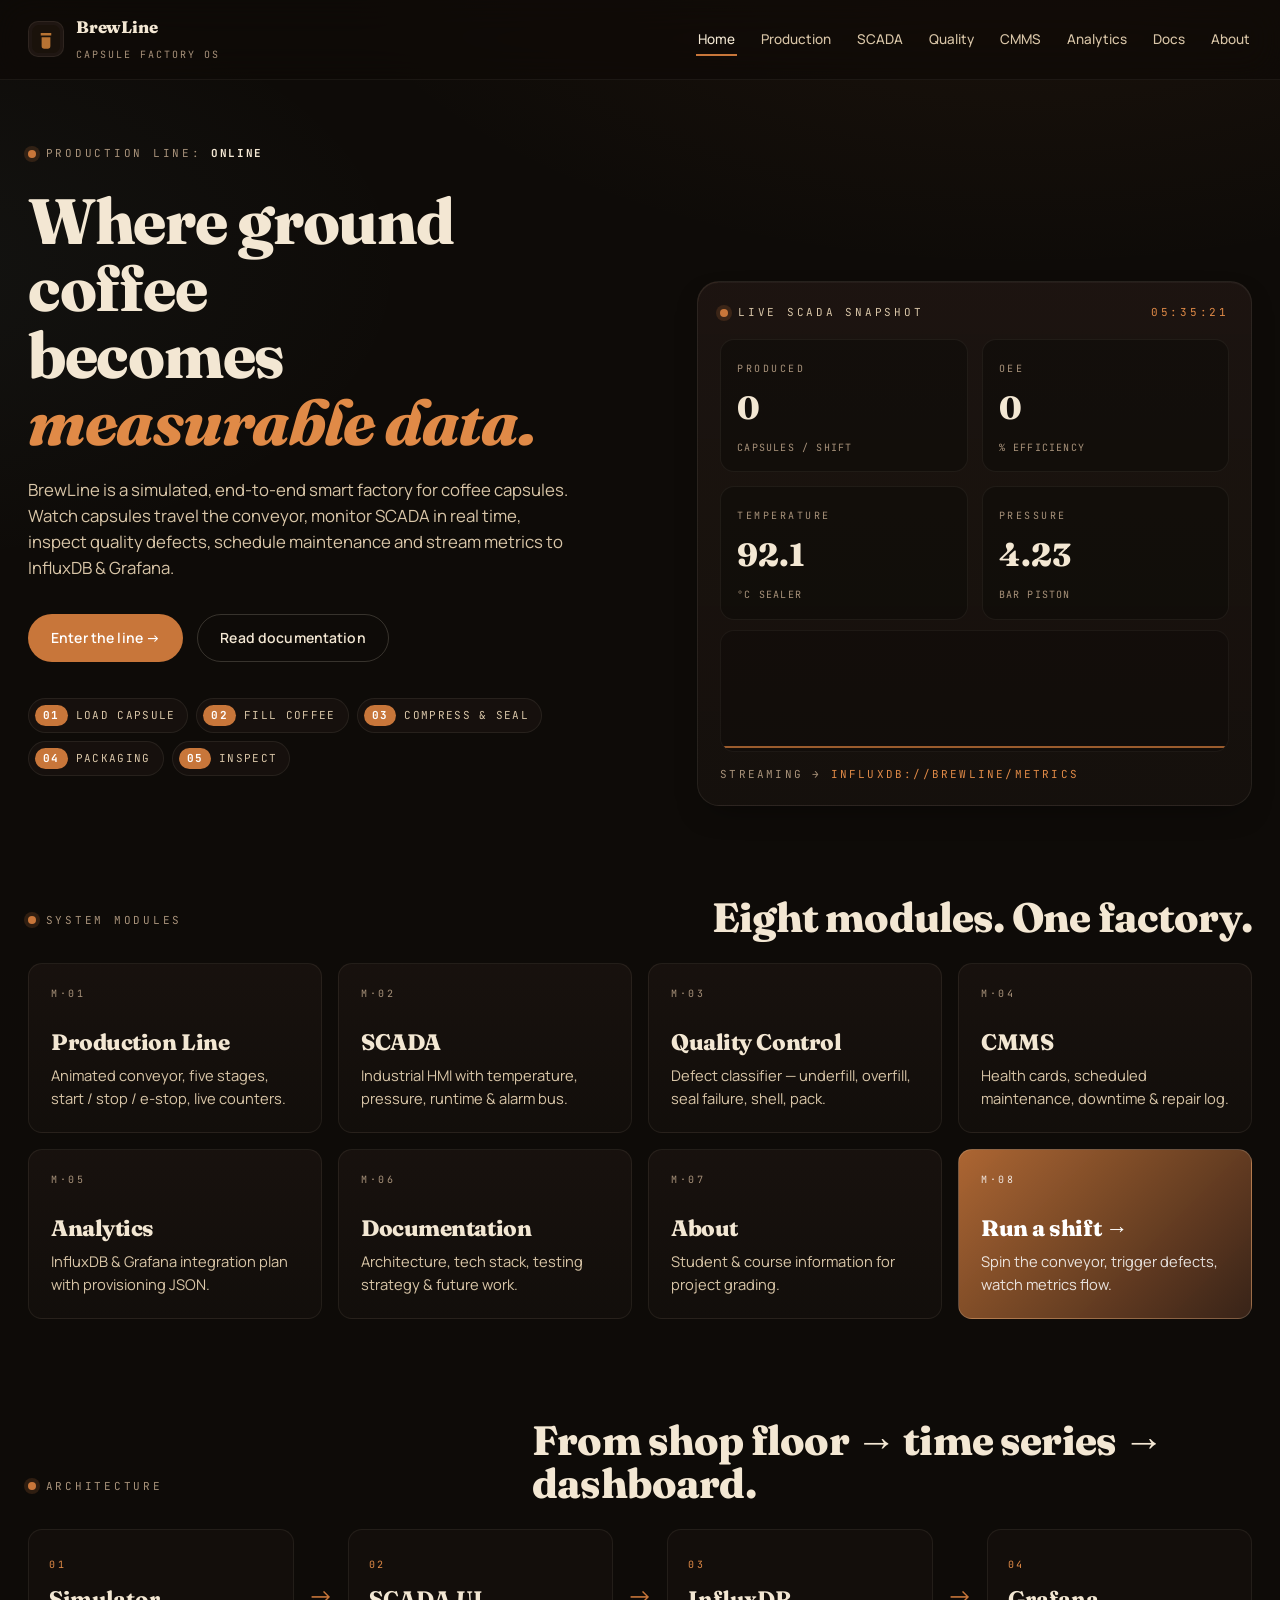
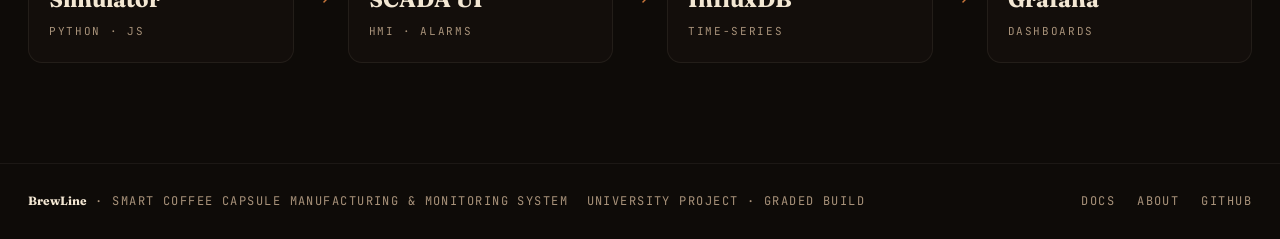
==== frontend/public/index.html @ 91bccfdb "auto-commit for 8c3eaa83-e69b-4d63-b69c-8291ee1c8afa" ====
<!doctype html>
<html lang="en">
<head>
  <meta charset="utf-8" />
  <meta name="viewport" content="width=device-width, initial-scale=1" />
  <title>BrewLine • Smart Coffee Capsule Manufacturing</title>
  <meta name="description" content="Industrial control, SCADA, CMMS and analytics for a simulated coffee capsule production line." />
  <link rel="icon" href="data:image/svg+xml,%3Csvg xmlns='http://www.w3.org/2000/svg' viewBox='0 0 32 32'%3E%3Crect width='32' height='32' rx='8' fill='%231a120b'/%3E%3Cpath d='M10 9h12v3H10zM11 14h10v10a3 3 0 0 1-3 3h-4a3 3 0 0 1-3-3z' fill='%23b87333'/%3E%3C/svg%3E" />
  <link rel="preconnect" href="https://fonts.googleapis.com">
  <link rel="preconnect" href="https://fonts.gstatic.com" crossorigin>
  <link href="https://fonts.googleapis.com/css2?family=Fraunces:wght@400;600;800;900&family=JetBrains+Mono:wght@400;500;700&family=Manrope:wght@400;500;600;700&display=swap" rel="stylesheet">
  <link rel="stylesheet" href="assets/css/style.css" />
  <link rel="stylesheet" href="assets/css/animations.css" />
</head>
<body data-page="home">
  <div id="root" style="display:none"></div>

  <!-- NAVIGATION -->
  <header class="nav" data-testid="site-nav">
    <a class="nav__brand" href="index.html" data-testid="nav-brand">
      <span class="nav__logo">
        <svg viewBox="0 0 32 32" width="28" height="28" aria-hidden="true">
          <rect width="32" height="32" rx="8" fill="#1a120b"/>
          <path d="M10 9h12v3H10zM11 14h10v10a3 3 0 0 1-3 3h-4a3 3 0 0 1-3-3z" fill="#b87333"/>
        </svg>
      </span>
      <span>
        <strong>BrewLine</strong>
        <em>Capsule Factory OS</em>
      </span>
    </a>
    <nav class="nav__links">
      <a href="index.html" class="active" data-testid="nav-home">Home</a>
      <a href="pages/production.html" data-testid="nav-production">Production</a>
      <a href="pages/scada.html" data-testid="nav-scada">SCADA</a>
      <a href="pages/quality.html" data-testid="nav-quality">Quality</a>
      <a href="pages/cmms.html" data-testid="nav-cmms">CMMS</a>
      <a href="pages/analytics.html" data-testid="nav-analytics">Analytics</a>
      <a href="pages/docs.html" data-testid="nav-docs">Docs</a>
      <a href="pages/about.html" data-testid="nav-about">About</a>
    </nav>
    <button class="nav__burger" id="nav-burger" data-testid="nav-burger" aria-label="Toggle menu">
      <span></span><span></span><span></span>
    </button>
  </header>

  <!-- HERO -->
  <main>
    <section class="hero">
      <div class="hero__grid">
        <div class="hero__copy">
          <div class="kicker" data-testid="hero-kicker">
            <span class="dot pulse"></span>
            Production line: <strong>ONLINE</strong>
          </div>
          <h1 class="hero__title">
            Where ground coffee<br/>becomes <span class="ink-copper">measurable data.</span>
          </h1>
          <p class="hero__lead">
            BrewLine is a simulated, end‑to‑end smart factory for coffee capsules.
            Watch capsules travel the conveyor, monitor SCADA in real time,
            inspect quality defects, schedule maintenance and stream metrics to InfluxDB &amp; Grafana.
          </p>
          <div class="hero__cta">
            <a href="pages/production.html" class="btn btn--primary" data-testid="cta-start-line">
              Enter the line →
            </a>
            <a href="pages/docs.html" class="btn btn--ghost" data-testid="cta-docs">
              Read documentation
            </a>
          </div>

          <ul class="hero__chips">
            <li><span>01</span> Load capsule</li>
            <li><span>02</span> Fill coffee</li>
            <li><span>03</span> Compress &amp; seal</li>
            <li><span>04</span> Packaging</li>
            <li><span>05</span> Inspect</li>
          </ul>
        </div>

        <aside class="hero__panel" data-testid="hero-live-panel">
          <header>
            <span class="dot pulse"></span>
            Live SCADA snapshot
            <em id="hero-clock">--:--:--</em>
          </header>
          <div class="hero__panel-grid">
            <div class="stat">
              <label>Produced</label>
              <strong data-counter="produced" data-testid="hero-produced">0</strong>
              <small>capsules / shift</small>
            </div>
            <div class="stat">
              <label>OEE</label>
              <strong data-counter="oee" data-testid="hero-oee">0</strong>
              <small>% efficiency</small>
            </div>
            <div class="stat">
              <label>Temperature</label>
              <strong data-counter="temp" data-testid="hero-temp">0</strong>
              <small>°C sealer</small>
            </div>
            <div class="stat">
              <label>Pressure</label>
              <strong data-counter="press" data-testid="hero-press">0</strong>
              <small>bar piston</small>
            </div>
          </div>
          <div class="hero__panel-chart">
            <canvas id="hero-spark" width="600" height="120"></canvas>
          </div>
          <footer>
            Streaming → <code>influxdb://brewline/metrics</code>
          </footer>
        </aside>
      </div>
    </section>

    <!-- MODULE GRID -->
    <section class="modules" id="modules">
      <header class="section-head">
        <p class="kicker"><span class="dot"></span> System modules</p>
        <h2>Eight modules. One factory.</h2>
      </header>
      <div class="modules__grid">
        <a class="module" href="pages/production.html" data-testid="module-production">
          <span class="module__id">M·01</span>
          <h3>Production Line</h3>
          <p>Animated conveyor, five stages, start / stop / e‑stop, live counters.</p>
        </a>
        <a class="module" href="pages/scada.html" data-testid="module-scada">
          <span class="module__id">M·02</span>
          <h3>SCADA</h3>
          <p>Industrial HMI with temperature, pressure, runtime &amp; alarm bus.</p>
        </a>
        <a class="module" href="pages/quality.html" data-testid="module-quality">
          <span class="module__id">M·03</span>
          <h3>Quality Control</h3>
          <p>Defect classifier — underfill, overfill, seal failure, shell, pack.</p>
        </a>
        <a class="module" href="pages/cmms.html" data-testid="module-cmms">
          <span class="module__id">M·04</span>
          <h3>CMMS</h3>
          <p>Health cards, scheduled maintenance, downtime &amp; repair log.</p>
        </a>
        <a class="module" href="pages/analytics.html" data-testid="module-analytics">
          <span class="module__id">M·05</span>
          <h3>Analytics</h3>
          <p>InfluxDB &amp; Grafana integration plan with provisioning JSON.</p>
        </a>
        <a class="module" href="pages/docs.html" data-testid="module-docs">
          <span class="module__id">M·06</span>
          <h3>Documentation</h3>
          <p>Architecture, tech stack, testing strategy &amp; future work.</p>
        </a>
        <a class="module" href="pages/about.html" data-testid="module-about">
          <span class="module__id">M·07</span>
          <h3>About</h3>
          <p>Student &amp; course information for project grading.</p>
        </a>
        <a class="module module--accent" href="pages/production.html" data-testid="module-cta">
          <span class="module__id">M·08</span>
          <h3>Run a shift →</h3>
          <p>Spin the conveyor, trigger defects, watch metrics flow.</p>
        </a>
      </div>
    </section>

    <!-- ARCHITECTURE STRIP -->
    <section class="arch">
      <header class="section-head">
        <p class="kicker"><span class="dot"></span> Architecture</p>
        <h2>From shop floor → time series → dashboard.</h2>
      </header>
      <div class="arch__pipe">
        <div class="arch__node"><span>01</span><strong>Simulator</strong><em>Python · JS</em></div>
        <div class="arch__arrow">→</div>
        <div class="arch__node"><span>02</span><strong>SCADA UI</strong><em>HMI · Alarms</em></div>
        <div class="arch__arrow">→</div>
        <div class="arch__node"><span>03</span><strong>InfluxDB</strong><em>time‑series</em></div>
        <div class="arch__arrow">→</div>
        <div class="arch__node"><span>04</span><strong>Grafana</strong><em>dashboards</em></div>
      </div>
    </section>
  </main>

  <footer class="footer">
    <div>
      <strong>BrewLine</strong> · Smart Coffee Capsule Manufacturing &amp; Monitoring System
      <em>University project · graded build</em>
    </div>
    <div class="footer__links">
      <a href="pages/docs.html">Docs</a>
      <a href="pages/about.html">About</a>
      <a href="https://github.com/" target="_blank" rel="noreferrer">GitHub</a>
    </div>
  </footer>

  <script src="assets/js/main.js"></script>
  <script src="assets/js/home.js"></script>
</body>
</html>
---- frontend/public/assets/css/style.css ----
/* =============================================================
   BrewLine — Smart Coffee Capsule Manufacturing
   Design tokens: dark charcoal · espresso · cream · copper
   ============================================================= */

:root {
  --ink-charcoal: #0e0b08;
  --ink-coal:     #16110d;
  --ink-roast:    #1f1612;
  --ink-espresso: #2a1a12;
  --ink-bark:     #3b2519;
  --ink-line:     #3a2a20;

  --ink-cream:    #f3e7d3;
  --ink-cream-2:  #d9c6a8;
  --ink-mute:     #a8927a;
  --ink-mute-2:   #6b5a48;

  --ink-copper:   #c8763a;
  --ink-copper-2: #e08a47;
  --ink-amber:    #f0a04b;
  --ink-good:     #6ec28c;
  --ink-warn:     #e6b454;
  --ink-bad:      #d96452;
  --ink-info:     #7fb6c4;

  --radius-sm: 6px;
  --radius:    14px;
  --radius-lg: 22px;

  --shadow-1: 0 1px 0 rgba(255,255,255,0.04) inset, 0 12px 32px -16px rgba(0,0,0,.6);

  --grid: 1100px;

  --font-display: "Fraunces", "Times New Roman", serif;
  --font-body:    "Manrope", system-ui, sans-serif;
  --font-mono:    "JetBrains Mono", ui-monospace, monospace;
}

* { box-sizing: border-box; }

html, body {
  margin: 0;
  padding: 0;
  background: var(--ink-charcoal);
  color: var(--ink-cream);
  font-family: var(--font-body);
  font-size: 16px;
  line-height: 1.55;
  -webkit-font-smoothing: antialiased;
  text-rendering: optimizeLegibility;
}

body {
  background-image:
    radial-gradient(1200px 600px at 80% -10%, rgba(200,118,58,.08), transparent 60%),
    radial-gradient(900px 500px at -10% 30%, rgba(127,182,196,.05), transparent 60%),
    url("data:image/svg+xml;utf8,<svg xmlns='http://www.w3.org/2000/svg' width='160' height='160'><filter id='n'><feTurbulence baseFrequency='0.9'/><feColorMatrix values='0 0 0 0 0  0 0 0 0 0  0 0 0 0 0  0 0 0 0.04 0'/></filter><rect width='100%' height='100%' filter='url(%23n)'/></svg>");
  background-attachment: fixed;
}

::selection { background: var(--ink-copper); color: #fff; }

a { color: inherit; text-decoration: none; }
img { max-width: 100%; display: block; }

h1, h2, h3 { font-family: var(--font-display); font-weight: 800; letter-spacing: -0.02em; line-height: 1.05; margin: 0; }
h1 { font-size: clamp(2.4rem, 5vw, 4.4rem); }
h2 { font-size: clamp(1.8rem, 3.2vw, 2.6rem); }
h3 { font-size: 1.15rem; }

code, pre, .mono { font-family: var(--font-mono); }

.kicker {
  display: inline-flex; align-items: center; gap: .6rem;
  font-family: var(--font-mono); text-transform: uppercase;
  font-size: 11px; letter-spacing: .25em; color: var(--ink-mute);
}
.kicker strong { color: var(--ink-cream); letter-spacing: .15em; }

.dot {
  width: 8px; height: 8px; border-radius: 999px;
  background: var(--ink-copper); display: inline-block;
  box-shadow: 0 0 0 4px rgba(200,118,58,.18);
}
.dot.pulse { animation: pulse 2s ease-in-out infinite; }
.dot.good { background: var(--ink-good); box-shadow: 0 0 0 4px rgba(110,194,140,.18); }
.dot.warn { background: var(--ink-warn); box-shadow: 0 0 0 4px rgba(230,180,84,.18); }
.dot.bad  { background: var(--ink-bad);  box-shadow: 0 0 0 4px rgba(217,100,82,.18); }

.ink-copper { color: var(--ink-copper-2); font-style: italic; font-weight: 800; }

/* =================== NAV =================== */
.nav {
  position: sticky; top: 0; z-index: 50;
  display: flex; align-items: center; justify-content: space-between;
  padding: 14px 28px;
  background: rgba(14,11,8,.72);
  backdrop-filter: blur(18px) saturate(140%);
  -webkit-backdrop-filter: blur(18px) saturate(140%);
  border-bottom: 1px solid rgba(243,231,211,.06);
}
.nav__brand { display: flex; align-items: center; gap: 12px; }
.nav__logo { display: grid; place-items: center; width: 36px; height: 36px; border-radius: 10px; background: var(--ink-roast); border: 1px solid rgba(243,231,211,.07); }
.nav__brand strong { display: block; font-family: var(--font-display); font-weight: 800; letter-spacing: -.01em; font-size: 1.05rem; }
.nav__brand em { font-style: normal; font-family: var(--font-mono); text-transform: uppercase; letter-spacing: .2em; font-size: 10px; color: var(--ink-mute); }

.nav__links { display: flex; gap: 22px; align-items: center; }
.nav__links a {
  font-size: 13.5px; color: var(--ink-cream-2); font-weight: 500;
  position: relative; padding: 6px 2px; transition: color .25s ease;
}
.nav__links a::after {
  content: ""; position: absolute; left: 0; right: 0; bottom: 0; height: 2px;
  background: var(--ink-copper); transform: scaleX(0); transform-origin: left;
  transition: transform .35s cubic-bezier(.4,.6,.2,1);
}
.nav__links a:hover { color: var(--ink-cream); }
.nav__links a:hover::after,
.nav__links a.active::after { transform: scaleX(1); }
.nav__links a.active { color: var(--ink-cream); }

.nav__burger { display: none; background: none; border: 0; cursor: pointer; padding: 8px; }
.nav__burger span { display: block; width: 22px; height: 2px; background: var(--ink-cream); margin: 4px 0; }

/* =================== HERO =================== */
.hero { padding: 60px 28px 30px; }
.hero__grid {
  max-width: 1280px; margin: 0 auto;
  display: grid; grid-template-columns: 1.05fr .95fr; gap: 56px;
  align-items: end;
}
.hero__copy { padding-bottom: 30px; }
.hero__title { margin-top: 22px; }
.hero__lead { color: var(--ink-cream-2); max-width: 540px; margin-top: 22px; font-size: 1.05rem; }

.hero__cta { display: flex; gap: 14px; margin-top: 32px; flex-wrap: wrap; }
.hero__chips {
  list-style: none; margin: 36px 0 0; padding: 0;
  display: flex; flex-wrap: wrap; gap: 8px;
}
.hero__chips li {
  display: inline-flex; align-items: center; gap: 8px;
  font-family: var(--font-mono); font-size: 11px; letter-spacing: .12em; text-transform: uppercase;
  padding: 6px 12px 6px 6px;
  border: 1px solid rgba(243,231,211,.08);
  border-radius: 999px;
  color: var(--ink-cream-2);
  background: rgba(31,22,18,.5);
}
.hero__chips li span {
  background: var(--ink-copper); color: #fff; padding: 2px 8px; border-radius: 999px;
  font-weight: 700;
}

/* live panel */
.hero__panel {
  background: linear-gradient(180deg, rgba(31,22,18,.85), rgba(22,17,13,.95));
  border: 1px solid rgba(243,231,211,.08);
  border-radius: var(--radius-lg);
  padding: 22px;
  box-shadow: var(--shadow-1);
  position: relative; overflow: hidden;
}
.hero__panel::before {
  content: ""; position: absolute; inset: -1px;
  background: linear-gradient(135deg, rgba(200,118,58,.25), transparent 40%);
  border-radius: inherit; pointer-events: none; mask: linear-gradient(#000,#000) content-box, linear-gradient(#000,#000);
  -webkit-mask-composite: xor; mask-composite: exclude; padding: 1px;
}
.hero__panel header {
  display: flex; align-items: center; gap: 10px;
  font-family: var(--font-mono); text-transform: uppercase; font-size: 11px; letter-spacing: .25em;
  color: var(--ink-cream-2);
}
.hero__panel header em { margin-left: auto; font-style: normal; color: var(--ink-copper-2); }
.hero__panel-grid {
  display: grid; grid-template-columns: repeat(2, 1fr); gap: 14px; margin: 18px 0 10px;
}
.stat {
  padding: 14px 16px;
  border: 1px solid rgba(243,231,211,.06);
  border-radius: var(--radius);
  background: rgba(14,11,8,.55);
}
.stat label { font-family: var(--font-mono); font-size: 10px; letter-spacing: .25em; text-transform: uppercase; color: var(--ink-mute); }
.stat strong { display: block; font-family: var(--font-display); font-size: 2rem; font-weight: 800; color: var(--ink-cream); margin-top: 4px; }
.stat small { font-family: var(--font-mono); font-size: 10px; color: var(--ink-mute); text-transform: uppercase; letter-spacing: .12em; }

.hero__panel-chart { margin-top: 10px; border-radius: var(--radius); overflow: hidden; background: rgba(14,11,8,.5); border: 1px solid rgba(243,231,211,.05); }
.hero__panel-chart canvas { width: 100%; height: 120px; display: block; }
.hero__panel footer {
  margin-top: 14px; font-family: var(--font-mono); font-size: 11px; color: var(--ink-mute); text-transform: uppercase; letter-spacing: .2em;
}
.hero__panel footer code { color: var(--ink-copper-2); }

/* =================== BUTTONS =================== */
.btn {
  display: inline-flex; align-items: center; justify-content: center; gap: 10px;
  height: 48px; padding: 0 22px;
  border-radius: 999px;
  font-family: var(--font-body); font-weight: 600; font-size: 14px; letter-spacing: .01em;
  border: 1px solid transparent;
  cursor: pointer; user-select: none;
  transition: transform .25s ease, background-color .25s ease, color .25s ease, border-color .25s ease, box-shadow .25s ease;
}
.btn:active { transform: translateY(1px); }
.btn--primary { background: var(--ink-copper); color: #fff; }
.btn--primary:hover { background: var(--ink-copper-2); box-shadow: 0 10px 30px -10px rgba(200,118,58,.6); }
.btn--ghost { background: transparent; color: var(--ink-cream); border-color: rgba(243,231,211,.18); }
.btn--ghost:hover { border-color: var(--ink-cream); }
.btn--danger { background: var(--ink-bad); color: #fff; }
.btn--danger:hover { background: #e0735f; box-shadow: 0 10px 30px -10px rgba(217,100,82,.6); }
.btn--warn { background: var(--ink-warn); color: #1a1108; }
.btn--warn:hover { background: #f0c970; }
.btn--good { background: var(--ink-good); color: #0c1f12; }
.btn--good:hover { background: #80d09e; }
.btn--sm { height: 36px; padding: 0 14px; font-size: 12px; }
.btn[disabled] { opacity: .45; cursor: not-allowed; }

/* =================== SECTIONS =================== */
.section-head {
  max-width: 1280px; margin: 0 auto;
  padding: 60px 0 24px;
  display: flex; align-items: end; justify-content: space-between; gap: 24px; flex-wrap: wrap;
}
.section-head h2 { max-width: 720px; }
.section-head p.kicker { margin: 0 0 10px; }

.modules { padding: 0 28px 40px; }
.modules__grid {
  max-width: 1280px; margin: 0 auto;
  display: grid; grid-template-columns: repeat(4, 1fr); gap: 16px;
}
.module {
  position: relative; padding: 22px;
  border: 1px solid rgba(243,231,211,.07);
  border-radius: var(--radius);
  background: linear-gradient(180deg, rgba(31,22,18,.6), rgba(22,17,13,.6));
  transition: transform .35s cubic-bezier(.2,.7,.2,1), border-color .35s ease, background .35s ease;
  overflow: hidden;
  min-height: 170px;
  display: flex; flex-direction: column; justify-content: space-between;
}
.module:hover { transform: translateY(-4px); border-color: rgba(200,118,58,.5); }
.module__id { font-family: var(--font-mono); font-size: 10px; letter-spacing: .25em; color: var(--ink-mute); text-transform: uppercase; }
.module h3 { margin-top: 28px; font-family: var(--font-display); font-size: 1.4rem; }
.module p { color: var(--ink-cream-2); font-size: .92rem; margin: 8px 0 0; }
.module--accent { background: linear-gradient(135deg, rgba(200,118,58,.85), rgba(59,37,25,.95)); border-color: rgba(243,231,211,.18); }
.module--accent p, .module--accent .module__id { color: rgba(255,255,255,.85); }
.module--accent h3 { color: #fff; }

/* arch */
.arch { padding: 0 28px 100px; }
.arch__pipe {
  max-width: 1280px; margin: 0 auto;
  display: flex; align-items: stretch; gap: 14px; flex-wrap: wrap;
}
.arch__node {
  flex: 1 1 180px; padding: 20px;
  border: 1px solid rgba(243,231,211,.07);
  border-radius: var(--radius);
  background: rgba(22,17,13,.7);
}
.arch__node span { font-family: var(--font-mono); font-size: 10px; color: var(--ink-copper-2); letter-spacing: .25em; }
.arch__node strong { display: block; font-family: var(--font-display); font-size: 1.4rem; margin-top: 8px; }
.arch__node em { font-family: var(--font-mono); font-size: 11px; color: var(--ink-mute); text-transform: uppercase; letter-spacing: .15em; font-style: normal; }
.arch__arrow { align-self: center; font-size: 1.6rem; color: var(--ink-copper); }

/* =================== FOOTER =================== */
.footer {
  border-top: 1px solid rgba(243,231,211,.06);
  padding: 28px;
  display: flex; align-items: center; justify-content: space-between; gap: 18px; flex-wrap: wrap;
  font-family: var(--font-mono); font-size: 12px; color: var(--ink-mute); text-transform: uppercase; letter-spacing: .12em;
}
.footer strong { color: var(--ink-cream); font-family: var(--font-display); text-transform: none; letter-spacing: 0; }
.footer em { font-style: normal; margin-left: 10px; }
.footer__links { display: flex; gap: 22px; }
.footer__links a:hover { color: var(--ink-copper-2); }

/* =================== PAGE LAYOUT =================== */
.page {
  max-width: 1280px; margin: 0 auto; padding: 40px 28px 80px;
}
.page__head {
  display: flex; align-items: end; justify-content: space-between; gap: 24px; flex-wrap: wrap;
  padding-bottom: 24px; border-bottom: 1px solid rgba(243,231,211,.07); margin-bottom: 28px;
}
.page__title { font-family: var(--font-display); font-size: clamp(2rem,4vw,3rem); }
.page__sub { color: var(--ink-cream-2); margin-top: 6px; max-width: 640px; }

.controls { display: flex; gap: 10px; flex-wrap: wrap; }

.grid-2 { display: grid; grid-template-columns: 1.4fr .9fr; gap: 22px; }
.grid-3 { display: grid; grid-template-columns: repeat(3, 1fr); gap: 16px; }
.grid-4 { display: grid; grid-template-columns: repeat(4, 1fr); gap: 14px; }

.card {
  background: linear-gradient(180deg, rgba(31,22,18,.6), rgba(22,17,13,.7));
  border: 1px solid rgba(243,231,211,.07);
  border-radius: var(--radius);
  padding: 20px;
}
.card h4 {
  margin: 0 0 14px; font-family: var(--font-mono); font-size: 11px; letter-spacing: .25em; text-transform: uppercase; color: var(--ink-mute);
  display: flex; align-items: center; gap: 8px;
}
.card h4 .dot { width: 7px; height: 7px; }

/* metric tile */
.metric {
  padding: 16px;
  border: 1px solid rgba(243,231,211,.07);
  border-radius: var(--radius);
  background: rgba(14,11,8,.4);
  position: relative; overflow: hidden;
}
.metric label { font-family: var(--font-mono); font-size: 10px; letter-spacing: .25em; text-transform: uppercase; color: var(--ink-mute); }
.metric strong { display: block; font-family: var(--font-display); font-size: 1.9rem; font-weight: 800; margin-top: 4px; }
.metric small { font-family: var(--font-mono); font-size: 10px; color: var(--ink-mute); text-transform: uppercase; letter-spacing: .15em; }
.metric--good strong { color: var(--ink-good); }
.metric--warn strong { color: var(--ink-warn); }
.metric--bad strong  { color: var(--ink-bad); }
.metric--copper strong { color: var(--ink-copper-2); }

/* progress bar */
.bar { width: 100%; height: 8px; background: rgba(243,231,211,.08); border-radius: 999px; overflow: hidden; }
.bar > span { display: block; height: 100%; background: linear-gradient(90deg, var(--ink-copper), var(--ink-amber)); transition: width .6s cubic-bezier(.3,.7,.2,1); }
.bar--good > span { background: linear-gradient(90deg, var(--ink-good), #a4dfb8); }
.bar--bad  > span { background: linear-gradient(90deg, var(--ink-bad),  #f08a78); }
.bar--warn > span { background: linear-gradient(90deg, var(--ink-warn), #f0c970); }

/* table */
.table { width: 100%; border-collapse: collapse; font-size: 13px; }
.table th, .table td { padding: 10px 12px; text-align: left; border-bottom: 1px solid rgba(243,231,211,.06); }
.table th { font-family: var(--font-mono); text-transform: uppercase; font-size: 10px; letter-spacing: .2em; color: var(--ink-mute); font-weight: 500; }
.table td { color: var(--ink-cream-2); }
.table tr:hover td { background: rgba(243,231,211,.03); }
.table td.mono { font-family: var(--font-mono); color: var(--ink-cream); }
.table .tag { display: inline-flex; padding: 2px 10px; border-radius: 999px; font-family: var(--font-mono); font-size: 10px; letter-spacing: .15em; text-transform: uppercase; }
.tag--good { background: rgba(110,194,140,.15); color: var(--ink-good); }
.tag--bad  { background: rgba(217,100,82,.15);  color: var(--ink-bad); }
.tag--warn { background: rgba(230,180,84,.15); color: var(--ink-warn); }
.tag--info { background: rgba(127,182,196,.15); color: var(--ink-info); }

/* alarm bar */
.alarm-bar {
  display: flex; gap: 10px; flex-wrap: wrap; padding: 12px;
  border: 1px solid rgba(217,100,82,.25); background: rgba(217,100,82,.06);
  border-radius: var(--radius);
}
.alarm-bar.ok { border-color: rgba(110,194,140,.25); background: rgba(110,194,140,.06); }

/* =================== PRODUCTION LINE =================== */
.line-stage-bar {
  display: grid; grid-template-columns: repeat(5, 1fr); gap: 10px; margin-bottom: 16px;
}
.line-stage {
  padding: 12px 14px; border: 1px solid rgba(243,231,211,.08); border-radius: var(--radius);
  background: rgba(22,17,13,.7); position: relative; overflow: hidden;
  display: flex; flex-direction: column; gap: 4px;
}
.line-stage[data-active="true"] { border-color: var(--ink-copper); box-shadow: 0 0 0 1px rgba(200,118,58,.4) inset, 0 10px 30px -16px rgba(200,118,58,.6); }
.line-stage label { font-family: var(--font-mono); font-size: 10px; letter-spacing: .25em; text-transform: uppercase; color: var(--ink-mute); }
.line-stage strong { font-family: var(--font-display); font-size: 1rem; }
.line-stage small { font-family: var(--font-mono); font-size: 10px; color: var(--ink-cream-2); }
.line-stage::after {
  content: ""; position: absolute; inset: auto 0 0 0; height: 3px;
  background: linear-gradient(90deg, var(--ink-copper), transparent);
  transform: scaleX(0); transform-origin: left; transition: transform .8s ease;
}
.line-stage[data-active="true"]::after { transform: scaleX(1); }

.conveyor-wrap {
  position: relative; height: 220px; border-radius: var(--radius);
  background:
    repeating-linear-gradient(135deg, rgba(243,231,211,.025) 0 10px, transparent 10px 20px),
    linear-gradient(180deg, rgba(14,11,8,.6), rgba(22,17,13,.8));
  border: 1px solid rgba(243,231,211,.07); overflow: hidden;
}
.conveyor-belt {
  position: absolute; left: 0; right: 0; bottom: 60px; height: 28px;
  background: linear-gradient(180deg, #1c130d, #0f0a07);
  border-top: 1px solid rgba(243,231,211,.08);
  border-bottom: 1px solid rgba(243,231,211,.04);
  overflow: hidden;
}
.conveyor-belt::before {
  content: ""; position: absolute; inset: 0;
  background: repeating-linear-gradient(90deg, rgba(243,231,211,.04) 0 14px, transparent 14px 28px);
  animation: belt-move 1.2s linear infinite;
  animation-play-state: paused;
}
.conveyor-wrap[data-running="true"] .conveyor-belt::before { animation-play-state: running; }

.machine {
  position: absolute; bottom: 88px;
  width: 80px; height: 70px; border-radius: 8px 8px 4px 4px;
  background: linear-gradient(180deg, #2b1d14, #1a1108);
  border: 1px solid rgba(243,231,211,.1);
  display: flex; align-items: end; justify-content: center; padding-bottom: 6px;
}
.machine::before {
  content: ""; position: absolute; top: 8px; width: 60%; height: 4px;
  background: var(--ink-mute-2); border-radius: 2px; opacity: .4;
}
.machine .led {
  width: 8px; height: 8px; border-radius: 999px; background: var(--ink-mute-2);
  box-shadow: 0 0 0 2px rgba(0,0,0,.4);
}
.machine[data-state="run"] .led { background: var(--ink-good); animation: led-pulse 1s ease-in-out infinite; }
.machine[data-state="warn"] .led { background: var(--ink-warn); animation: led-pulse 1s ease-in-out infinite; }
.machine[data-state="stop"] .led { background: var(--ink-bad); }

.capsule {
  position: absolute; bottom: 70px; width: 18px; height: 22px;
  border-radius: 9px 9px 4px 4px;
  background: linear-gradient(180deg, #c8763a, #6b3a18);
  border: 1px solid rgba(0,0,0,.35);
  transition: transform .04s linear;
}
.capsule[data-defect="true"] {
  background: linear-gradient(180deg, #d96452, #6b1d15);
  animation: shake .25s ease-in-out infinite;
}
.capsule[data-stage="1"] { background: linear-gradient(180deg, #6b5a48, #2a1f15); }  /* empty */
.capsule[data-stage="2"] { background: linear-gradient(180deg, #8b5a32, #3a2516); }  /* filling */
.capsule[data-stage="3"] { background: linear-gradient(180deg, #c8763a, #6b3a18); }  /* sealed */
.capsule[data-stage="4"] { background: linear-gradient(180deg, #f3e7d3, #b09a76); border-color: var(--ink-copper); }  /* packaged */
.capsule[data-stage="5"] { background: linear-gradient(180deg, #6ec28c, #2a6e3f); } /* QC passed */

.reject-lane {
  position: absolute; right: 18px; top: 18px; bottom: 18px; width: 70px;
  border: 1px dashed rgba(217,100,82,.4); border-radius: var(--radius);
  display: flex; flex-direction: column; align-items: center; justify-content: end; padding: 8px; gap: 4px;
  background: rgba(217,100,82,.04);
}
.reject-lane > div {
  font-family: var(--font-mono); font-size: 10px; color: var(--ink-bad); text-transform: uppercase; letter-spacing: .15em;
}

/* alarms */
.alarm-list { list-style: none; padding: 0; margin: 0; max-height: 260px; overflow: auto; }
.alarm-list li {
  display: grid; grid-template-columns: 90px 1fr auto; align-items: center; gap: 12px;
  padding: 10px 12px; border-bottom: 1px solid rgba(243,231,211,.05);
  font-size: 13px;
}
.alarm-list li .ts { font-family: var(--font-mono); font-size: 11px; color: var(--ink-mute); }
.alarm-list li .sev { padding: 2px 10px; border-radius: 999px; font-family: var(--font-mono); font-size: 10px; letter-spacing: .15em; text-transform: uppercase; }

/* gauge */
.gauge { position: relative; width: 100%; aspect-ratio: 2 / 1; }
.gauge svg { width: 100%; height: 100%; }
.gauge__value { position: absolute; inset: 0; display: flex; flex-direction: column; align-items: center; justify-content: end; padding-bottom: 6px; }
.gauge__value strong { font-family: var(--font-display); font-size: 1.6rem; }
.gauge__value small { font-family: var(--font-mono); font-size: 10px; color: var(--ink-mute); text-transform: uppercase; letter-spacing: .2em; }

/* about, docs */
.prose { max-width: 760px; }
.prose h3 { font-family: var(--font-display); font-size: 1.4rem; margin: 30px 0 10px; }
.prose p, .prose li { color: var(--ink-cream-2); font-size: 1rem; line-height: 1.7; }
.prose code { background: rgba(243,231,211,.06); padding: 2px 6px; border-radius: 4px; font-size: 12px; color: var(--ink-copper-2); }
.prose pre { background: var(--ink-coal); border: 1px solid rgba(243,231,211,.06); padding: 16px; border-radius: var(--radius); overflow: auto; font-size: 12px; }
.prose pre code { background: transparent; padding: 0; color: var(--ink-cream); }

.toc {
  position: sticky; top: 88px;
  padding: 16px; border: 1px solid rgba(243,231,211,.07); border-radius: var(--radius);
  background: rgba(22,17,13,.6);
}
.toc h5 { margin: 0 0 10px; font-family: var(--font-mono); font-size: 10px; letter-spacing: .25em; text-transform: uppercase; color: var(--ink-mute); }
.toc a { display: block; padding: 6px 0; font-size: 13px; color: var(--ink-cream-2); border-bottom: 1px dashed rgba(243,231,211,.06); }
.toc a:last-child { border-bottom: 0; }
.toc a:hover { color: var(--ink-copper-2); }

/* =================== RESPONSIVE =================== */
@media (max-width: 1100px) {
  .hero__grid { grid-template-columns: 1fr; gap: 32px; }
  .modules__grid { grid-template-columns: repeat(2, 1fr); }
  .grid-2 { grid-template-columns: 1fr; }
  .grid-3 { grid-template-columns: repeat(2, 1fr); }
  .grid-4 { grid-template-columns: repeat(2, 1fr); }
}
@media (max-width: 720px) {
  .nav__links { display: none; position: absolute; top: 64px; left: 0; right: 0; flex-direction: column; gap: 0; background: rgba(14,11,8,.96); padding: 14px 28px; border-bottom: 1px solid rgba(243,231,211,.06); }
  .nav__links.open { display: flex; }
  .nav__links a { padding: 12px 0; border-bottom: 1px solid rgba(243,231,211,.05); }
  .nav__links a::after { display: none; }
  .nav__burger { display: block; }
  .modules__grid { grid-template-columns: 1fr; }
  .grid-3, .grid-4 { grid-template-columns: 1fr; }
  .line-stage-bar { grid-template-columns: repeat(2, 1fr); }
  .arch__arrow { display: none; }
}
---- frontend/public/assets/css/animations.css ----
/* Animation library — BrewLine */

@keyframes pulse {
  0%, 100% { box-shadow: 0 0 0 4px rgba(200,118,58,.18); }
  50%      { box-shadow: 0 0 0 8px rgba(200,118,58,.05); }
}
@keyframes led-pulse {
  0%, 100% { opacity: 1; }
  50%      { opacity: .4; }
}
@keyframes belt-move {
  from { transform: translateX(0); }
  to   { transform: translateX(28px); }
}
@keyframes shake {
  0%, 100% { transform: translateY(0); }
  25% { transform: translateY(-1px) rotate(-2deg); }
  75% { transform: translateY(1px) rotate(2deg); }
}
@keyframes rise {
  from { opacity: 0; transform: translateY(14px); }
  to   { opacity: 1; transform: translateY(0); }
}
@keyframes fade-in {
  from { opacity: 0; }
  to   { opacity: 1; }
}
@keyframes spin {
  to { transform: rotate(360deg); }
}

.rise { opacity: 0; animation: rise .7s cubic-bezier(.2,.7,.2,1) forwards; }
.rise-1 { animation-delay: .05s; }
.rise-2 { animation-delay: .15s; }
.rise-3 { animation-delay: .25s; }
.rise-4 { animation-delay: .35s; }
.rise-5 { animation-delay: .45s; }
.rise-6 { animation-delay: .55s; }

.fade-in { animation: fade-in .6s ease forwards; }
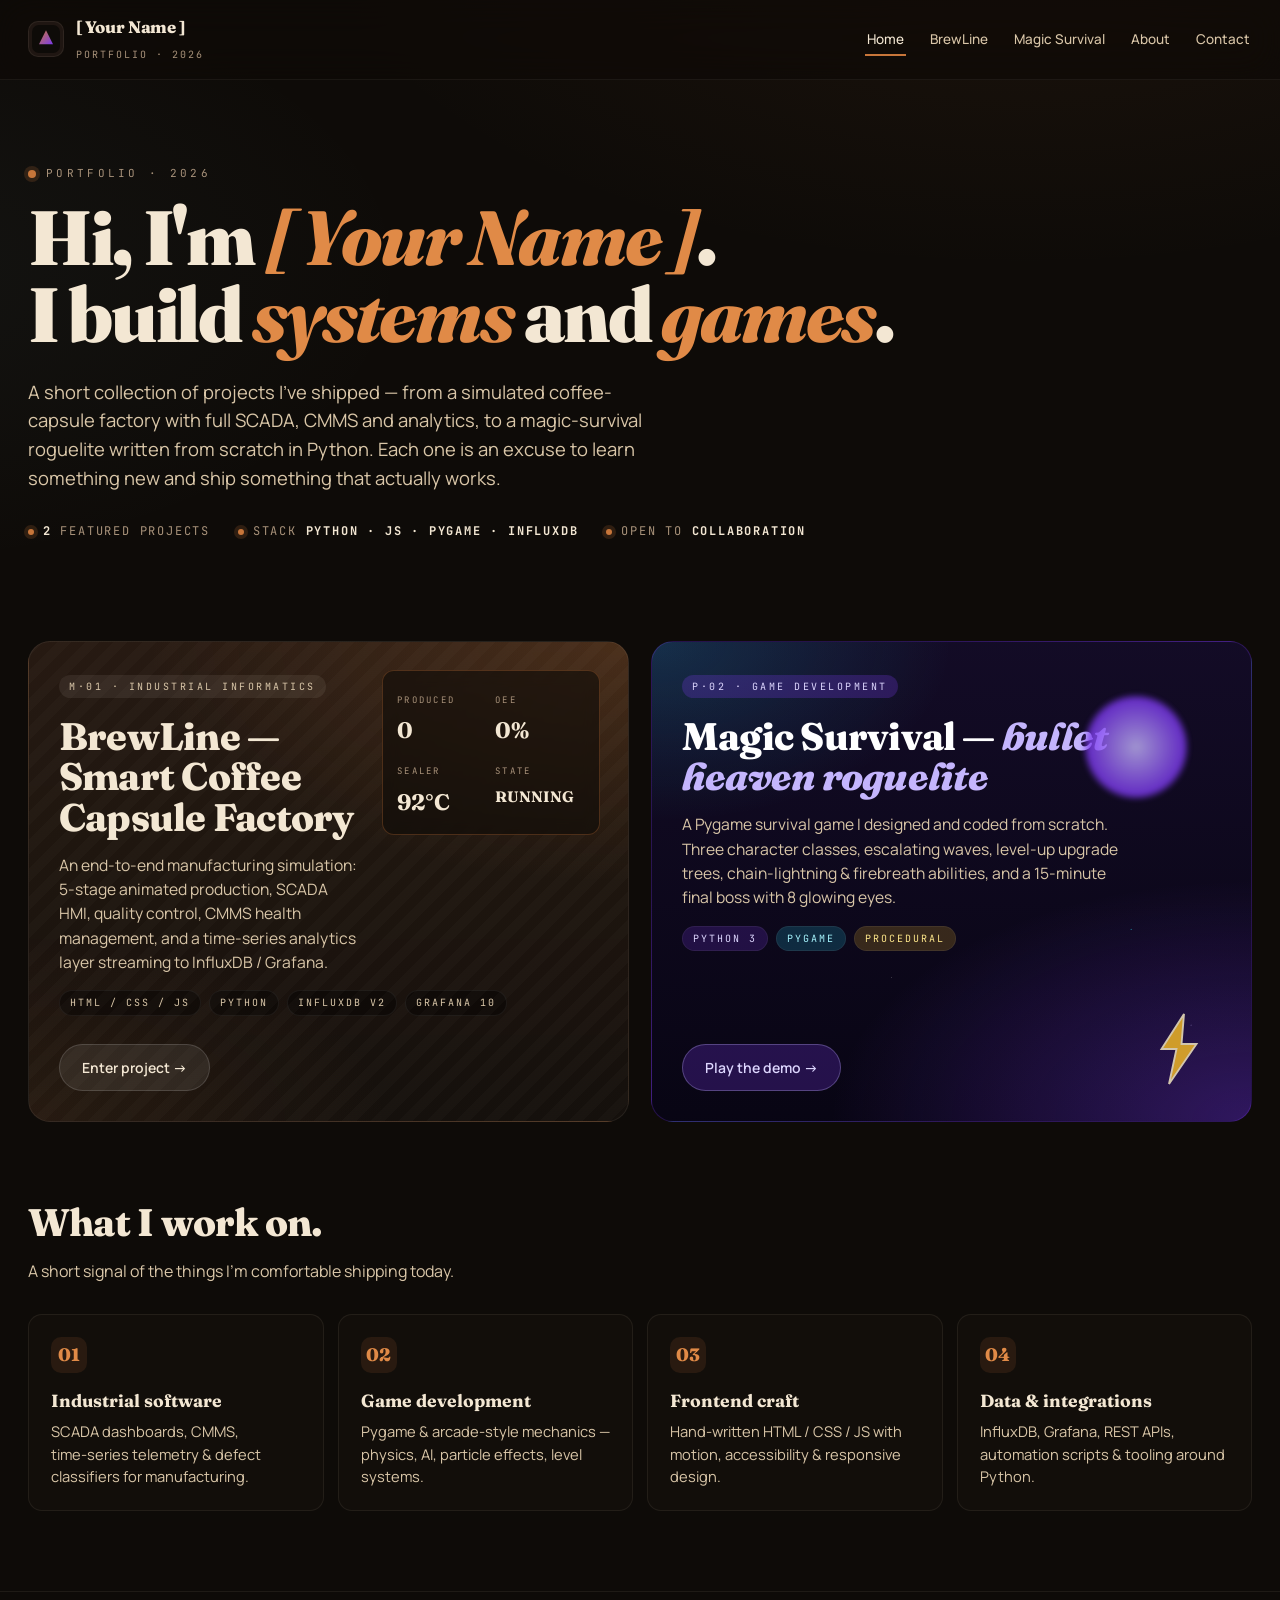
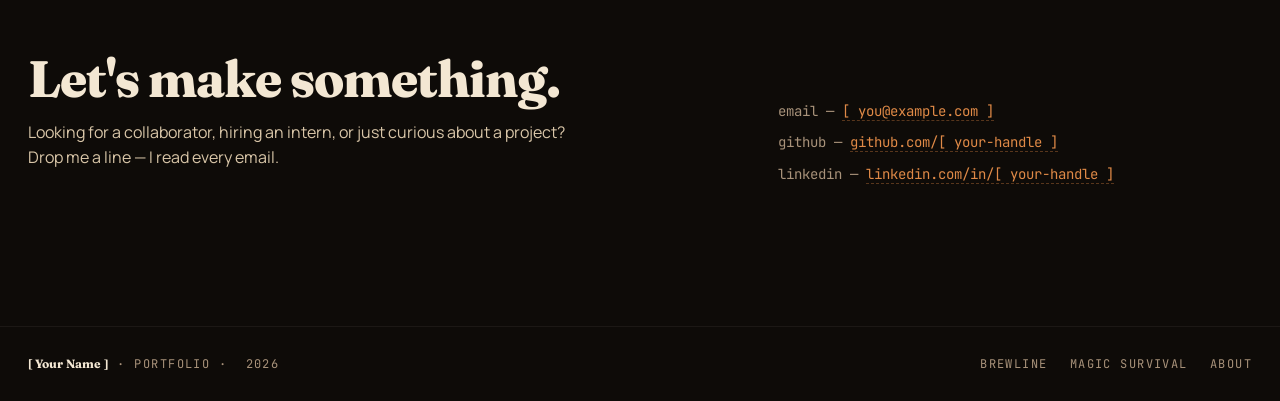
==== commit a8cefc30: "auto-commit for 0b122c7d-9108-474e-9f57-01a14424a063" ====
--- a/frontend/public/index.html
+++ b/frontend/public/index.html
@@ -3,14 +3,201 @@
 <head>
   <meta charset="utf-8" />
   <meta name="viewport" content="width=device-width, initial-scale=1" />
-  <title>BrewLine • Smart Coffee Capsule Manufacturing</title>
-  <meta name="description" content="Industrial control, SCADA, CMMS and analytics for a simulated coffee capsule production line." />
+  <title>Portfolio · [ Your Name ]</title>
+  <meta name="description" content="Portfolio — Industrial Informatics &amp; game development projects." />
   <link rel="icon" href="data:image/svg+xml,%3Csvg xmlns='http://www.w3.org/2000/svg' viewBox='0 0 32 32'%3E%3Crect width='32' height='32' rx='8' fill='%231a120b'/%3E%3Cpath d='M10 9h12v3H10zM11 14h10v10a3 3 0 0 1-3 3h-4a3 3 0 0 1-3-3z' fill='%23b87333'/%3E%3C/svg%3E" />
-  <link rel="preconnect" href="https://fonts.googleapis.com">
-  <link rel="preconnect" href="https://fonts.gstatic.com" crossorigin>
   <link href="https://fonts.googleapis.com/css2?family=Fraunces:wght@400;600;800;900&family=JetBrains+Mono:wght@400;500;700&family=Manrope:wght@400;500;600;700&display=swap" rel="stylesheet">
   <link rel="stylesheet" href="assets/css/style.css" />
   <link rel="stylesheet" href="assets/css/animations.css" />
+  <style>
+    /* portfolio-only flourishes */
+    .pf-hero {
+      padding: 80px 28px 40px;
+      max-width: 1280px;
+      margin: 0 auto;
+    }
+    .pf-hero__eyebrow {
+      display: inline-flex; align-items: center; gap: 10px;
+      font-family: var(--font-mono); text-transform: uppercase;
+      font-size: 11px; letter-spacing: .3em; color: var(--ink-mute);
+      margin-bottom: 18px;
+    }
+    .pf-hero__title {
+      font-family: var(--font-display); font-weight: 900;
+      font-size: clamp(2.6rem, 6vw, 5.4rem); line-height: 1; letter-spacing: -0.03em;
+      margin: 0 0 24px;
+    }
+    .pf-hero__title em {
+      font-style: italic; color: var(--ink-copper-2); font-weight: 800;
+    }
+    .pf-hero__lead {
+      color: var(--ink-cream-2); font-size: 1.15rem;
+      max-width: 620px; margin: 0 0 30px;
+    }
+    .pf-hero__meta {
+      display: flex; flex-wrap: wrap; gap: 28px; font-family: var(--font-mono); font-size: 12px;
+      color: var(--ink-mute); text-transform: uppercase; letter-spacing: .15em;
+    }
+    .pf-hero__meta strong { color: var(--ink-cream); }
+    .pf-hero__meta .dot { width:6px; height:6px; background: var(--ink-copper); }
+
+    /* PROJECTS */
+    .pf-projects {
+      max-width: 1280px; margin: 60px auto; padding: 0 28px;
+      display: grid; grid-template-columns: 1fr 1fr; gap: 22px;
+    }
+    .pf-project {
+      position: relative; overflow: hidden; border-radius: var(--radius-lg);
+      border: 1px solid rgba(243,231,211,.08);
+      padding: 30px; min-height: 420px;
+      display: flex; flex-direction: column; justify-content: space-between;
+      transition: transform .5s cubic-bezier(.2,.7,.2,1), border-color .35s ease;
+    }
+    .pf-project:hover { transform: translateY(-4px); border-color: rgba(243,231,211,.2); }
+    .pf-project__tag {
+      font-family: var(--font-mono); font-size: 10px; letter-spacing: .25em; text-transform: uppercase;
+      display: inline-block; padding: 4px 10px; border-radius: 999px;
+      background: rgba(243,231,211,.08); color: var(--ink-cream-2); width: fit-content;
+    }
+    .pf-project__title {
+      font-family: var(--font-display); font-weight: 800;
+      font-size: clamp(1.8rem, 3vw, 2.6rem); margin: 18px 0 12px; line-height: 1.05;
+    }
+    .pf-project__lead { color: var(--ink-cream-2); font-size: .98rem; max-width: 440px; }
+    .pf-project__cta {
+      display: inline-flex; align-items: center; gap: 8px;
+      margin-top: 28px; font-family: var(--font-body); font-weight: 600;
+      font-size: 14px; padding: 12px 22px; border-radius: 999px;
+      background: rgba(255,255,255,.08); border: 1px solid rgba(255,255,255,.14); color: var(--ink-cream);
+      width: fit-content; transition: all .3s ease;
+    }
+    .pf-project:hover .pf-project__cta { background: rgba(255,255,255,.18); padding-right: 28px; }
+    .pf-project__stack {
+      display: flex; flex-wrap: wrap; gap: 8px; margin-top: 16px;
+    }
+    .pf-project__stack span {
+      font-family: var(--font-mono); font-size: 10px; letter-spacing: .2em; text-transform: uppercase;
+      padding: 4px 10px; border-radius: 999px; background: rgba(0,0,0,.4); border: 1px solid rgba(255,255,255,.06); color: var(--ink-cream-2);
+    }
+
+    /* BREWLINE card — coffee */
+    .pf-project--brew {
+      background:
+        radial-gradient(800px 400px at 100% 0%, rgba(200,118,58,.22), transparent 60%),
+        radial-gradient(600px 300px at 0% 100%, rgba(200,118,58,.10), transparent 60%),
+        linear-gradient(180deg, rgba(43,29,20,.85), rgba(22,17,13,.95));
+    }
+    .pf-project--brew::before {
+      content: ""; position: absolute; inset: 0;
+      background: repeating-linear-gradient(135deg, rgba(243,231,211,.02) 0 10px, transparent 10px 20px);
+      pointer-events: none;
+    }
+    .pf-project--brew .pf-project__title,
+    .pf-project--brew .pf-project__lead { max-width: 56%; }
+    .pf-project--brew .pf-project__live {
+      position: absolute; right: 28px; top: 28px;
+      display: grid; grid-template-columns: 1fr 1fr; gap: 8px;
+      background: rgba(14,11,8,.6); border: 1px solid rgba(200,118,58,.3); border-radius: 12px;
+      padding: 14px; backdrop-filter: blur(8px);
+    }
+    .pf-project--brew .pf-project__live .stat-mini {
+      min-width: 90px;
+    }
+    .pf-project--brew .pf-project__live label {
+      font-family: var(--font-mono); font-size: 9px; letter-spacing: .25em; text-transform: uppercase; color: var(--ink-mute);
+    }
+    .pf-project--brew .pf-project__live strong {
+      display: block; font-family: var(--font-display); font-size: 1.4rem; color: var(--ink-cream); margin-top: 4px;
+    }
+
+    /* MAGIC SURVIVAL card — purple / cyan */
+    .pf-project--magic {
+      background:
+        radial-gradient(700px 400px at 100% 100%, rgba(124,58,237,.35), transparent 60%),
+        radial-gradient(500px 300px at 0% 0%, rgba(34,211,238,.18), transparent 60%),
+        linear-gradient(180deg, rgba(20,12,40,.95), rgba(8,5,20,.98));
+      border-color: rgba(124,58,237,.25);
+    }
+    .pf-project--magic::before {
+      content: ""; position: absolute; inset: 0;
+      background: radial-gradient(2px 2px at 20% 30%, #fff7, transparent 50%),
+                  radial-gradient(2px 2px at 80% 60%, #22d3ee99, transparent 50%),
+                  radial-gradient(1px 1px at 40% 70%, #fff5, transparent 50%),
+                  radial-gradient(1px 1px at 70% 20%, #fbbf2455, transparent 50%),
+                  radial-gradient(2px 2px at 90% 80%, #c4b5fd55, transparent 50%),
+                  radial-gradient(1px 1px at 10% 90%, #fff6, transparent 50%);
+      pointer-events: none;
+      animation: twinkle 4s ease-in-out infinite;
+    }
+    @keyframes twinkle { 0%,100% { opacity: 1; } 50% { opacity: .55; } }
+    .pf-project--magic .pf-project__title { color: #fff; }
+    .pf-project--magic .pf-project__title em { color: #c4b5fd; font-style: italic; }
+    .pf-project--magic .pf-project__tag { background: rgba(124,58,237,.25); color: #ddd6fe; }
+    .pf-project--magic .orb {
+      position: absolute; width: 110px; height: 110px; border-radius: 50%;
+      background: radial-gradient(circle, #c4b5fd, #7c3aed 60%, transparent 70%);
+      filter: blur(2px); opacity: .8;
+      top: 50px; right: 60px;
+      animation: orb-float 6s ease-in-out infinite;
+    }
+    @keyframes orb-float {
+      0%,100% { transform: translateY(0) scale(1); }
+      50% { transform: translateY(-12px) scale(1.06); }
+    }
+    .pf-project--magic .lightning {
+      position: absolute; right: 32px; bottom: 32px; width: 80px; height: 80px;
+      opacity: .8;
+    }
+
+    /* SECTION shared */
+    .pf-section {
+      max-width: 1280px; margin: 80px auto; padding: 0 28px;
+    }
+    .pf-section h2 {
+      font-family: var(--font-display); font-size: clamp(1.8rem, 3vw, 2.6rem); font-weight: 800;
+      letter-spacing: -.02em; margin-bottom: 14px;
+    }
+    .pf-section p.lead { color: var(--ink-cream-2); max-width: 620px; margin-bottom: 30px; }
+
+    /* SKILLS strip */
+    .pf-skills {
+      display: grid; grid-template-columns: repeat(4, 1fr); gap: 14px;
+    }
+    .pf-skill {
+      padding: 22px; border-radius: var(--radius);
+      background: rgba(22,17,13,.65); border: 1px solid rgba(243,231,211,.07);
+      transition: border-color .3s ease, transform .3s ease;
+    }
+    .pf-skill:hover { border-color: rgba(200,118,58,.4); transform: translateY(-2px); }
+    .pf-skill__ico {
+      width: 36px; height: 36px; border-radius: 10px;
+      display: grid; place-items: center; margin-bottom: 14px;
+      background: rgba(200,118,58,.12); color: var(--ink-copper-2);
+      font-family: var(--font-display); font-weight: 800; font-size: 18px;
+    }
+    .pf-skill h4 { font-family: var(--font-display); font-size: 1.1rem; margin: 0 0 6px; }
+    .pf-skill p { color: var(--ink-cream-2); font-size: .92rem; margin: 0; }
+
+    /* CONTACT */
+    .pf-contact {
+      max-width: 1280px; margin: 80px auto; padding: 60px 28px;
+      border-top: 1px solid rgba(243,231,211,.07);
+      display: grid; grid-template-columns: 1.2fr .8fr; gap: 40px; align-items: end;
+    }
+    .pf-contact h2 { font-size: clamp(2rem, 4vw, 3.2rem); }
+    .pf-contact a { color: var(--ink-copper-2); border-bottom: 1px dashed rgba(200,118,58,.4); }
+    .pf-contact a:hover { color: var(--ink-cream); }
+
+    @media (max-width: 900px) {
+      .pf-projects { grid-template-columns: 1fr; }
+      .pf-skills { grid-template-columns: repeat(2, 1fr); }
+      .pf-contact { grid-template-columns: 1fr; }
+      .pf-project--brew .pf-project__live { position: static; margin-top: 18px; }
+      .pf-project--brew .pf-project__title,
+      .pf-project--brew .pf-project__lead { max-width: 100%; }
+      .pf-project--magic .orb { right: 20px; top: 30px; width: 80px; height: 80px; }
+    }
+  </style>
 </head>
 <body data-page="home">
   <div id="root" style="display:none"></div>
@@ -20,184 +207,155 @@
     <a class="nav__brand" href="index.html" data-testid="nav-brand">
       <span class="nav__logo">
         <svg viewBox="0 0 32 32" width="28" height="28" aria-hidden="true">
-          <rect width="32" height="32" rx="8" fill="#1a120b"/>
-          <path d="M10 9h12v3H10zM11 14h10v10a3 3 0 0 1-3 3h-4a3 3 0 0 1-3-3z" fill="#b87333"/>
+          <defs>
+            <linearGradient id="lg" x1="0" x2="1" y1="0" y2="1">
+              <stop offset="0%" stop-color="#c8763a"/>
+              <stop offset="100%" stop-color="#7c3aed"/>
+            </linearGradient>
+          </defs>
+          <rect width="32" height="32" rx="8" fill="#0e0b08"/>
+          <path d="M8 22 L16 6 L24 22 Z" fill="url(#lg)"/>
         </svg>
       </span>
       <span>
-        <strong>BrewLine</strong>
-        <em>Capsule Factory OS</em>
+        <strong data-testid="brand-name">[ Your Name ]</strong>
+        <em>Portfolio · 2026</em>
       </span>
     </a>
     <nav class="nav__links">
       <a href="index.html" class="active" data-testid="nav-home">Home</a>
-      <a href="pages/production.html" data-testid="nav-production">Production</a>
-      <a href="pages/scada.html" data-testid="nav-scada">SCADA</a>
-      <a href="pages/quality.html" data-testid="nav-quality">Quality</a>
-      <a href="pages/cmms.html" data-testid="nav-cmms">CMMS</a>
-      <a href="pages/analytics.html" data-testid="nav-analytics">Analytics</a>
-      <a href="pages/docs.html" data-testid="nav-docs">Docs</a>
+      <a href="pages/brewline.html" data-testid="nav-brewline">BrewLine</a>
+      <a href="pages/magic-survival.html" data-testid="nav-magic">Magic Survival</a>
       <a href="pages/about.html" data-testid="nav-about">About</a>
+      <a href="#contact" data-testid="nav-contact">Contact</a>
     </nav>
     <button class="nav__burger" id="nav-burger" data-testid="nav-burger" aria-label="Toggle menu">
       <span></span><span></span><span></span>
     </button>
   </header>
 
-  <!-- HERO -->
   <main>
-    <section class="hero">
-      <div class="hero__grid">
-        <div class="hero__copy">
-          <div class="kicker" data-testid="hero-kicker">
-            <span class="dot pulse"></span>
-            Production line: <strong>ONLINE</strong>
+    <!-- HERO -->
+    <section class="pf-hero">
+      <div class="pf-hero__eyebrow" data-testid="hero-eyebrow">
+        <span class="dot pulse"></span> Portfolio · 2026
+      </div>
+      <h1 class="pf-hero__title" data-testid="hero-title">
+        Hi, I'm <em data-testid="hero-name">[ Your Name ]</em>.<br/>
+        I build <em>systems</em> and <em>games</em>.
+      </h1>
+      <p class="pf-hero__lead" data-testid="hero-lead">
+        A short collection of projects I've shipped — from a simulated coffee-capsule factory
+        with full SCADA, CMMS and analytics, to a magic‑survival roguelite written from scratch in Python.
+        Each one is an excuse to learn something new and ship something that actually works.
+      </p>
+      <div class="pf-hero__meta">
+        <span><span class="dot"></span> <strong>2</strong>&nbsp;featured projects</span>
+        <span><span class="dot"></span> stack <strong>Python · JS · Pygame · InfluxDB</strong></span>
+        <span><span class="dot"></span> open to <strong>collaboration</strong></span>
+      </div>
+    </section>
+
+    <!-- PROJECTS -->
+    <section class="pf-projects" id="projects">
+      <a class="pf-project pf-project--brew" href="pages/brewline.html" data-testid="project-brewline">
+        <div>
+          <span class="pf-project__tag">M·01 · Industrial Informatics</span>
+          <h2 class="pf-project__title">BrewLine — Smart Coffee Capsule Factory</h2>
+          <p class="pf-project__lead">An end‑to‑end manufacturing simulation: 5‑stage animated production, SCADA HMI, quality control, CMMS health management, and a time‑series analytics layer streaming to InfluxDB / Grafana.</p>
+          <div class="pf-project__stack">
+            <span>HTML / CSS / JS</span><span>Python</span><span>InfluxDB v2</span><span>Grafana 10</span>
           </div>
-          <h1 class="hero__title">
-            Where ground coffee<br/>becomes <span class="ink-copper">measurable data.</span>
-          </h1>
-          <p class="hero__lead">
-            BrewLine is a simulated, end‑to‑end smart factory for coffee capsules.
-            Watch capsules travel the conveyor, monitor SCADA in real time,
-            inspect quality defects, schedule maintenance and stream metrics to InfluxDB &amp; Grafana.
-          </p>
-          <div class="hero__cta">
-            <a href="pages/production.html" class="btn btn--primary" data-testid="cta-start-line">
-              Enter the line →
-            </a>
-            <a href="pages/docs.html" class="btn btn--ghost" data-testid="cta-docs">
-              Read documentation
-            </a>
+        </div>
+
+        <div class="pf-project__live">
+          <div class="stat-mini"><label>Produced</label><strong data-testid="pf-brew-produced">0</strong></div>
+          <div class="stat-mini"><label>OEE</label><strong data-testid="pf-brew-oee">0%</strong></div>
+          <div class="stat-mini"><label>Sealer</label><strong data-testid="pf-brew-temp">--°C</strong></div>
+          <div class="stat-mini"><label>State</label><strong data-testid="pf-brew-state" style="font-size:.95rem">IDLE</strong></div>
+        </div>
+
+        <span class="pf-project__cta">Enter project →</span>
+      </a>
+
+      <a class="pf-project pf-project--magic" href="pages/magic-survival.html" data-testid="project-magic">
+        <div class="orb"></div>
+        <svg class="lightning" viewBox="0 0 64 64" fill="none" aria-hidden="true">
+          <path d="M36 4 L18 32 L30 32 L24 60 L46 28 L34 28 Z" fill="#fbbf24" stroke="#fef3c7" stroke-width="1.5"/>
+        </svg>
+        <div>
+          <span class="pf-project__tag">P·02 · Game Development</span>
+          <h2 class="pf-project__title">Magic Survival — <em>bullet heaven roguelite</em></h2>
+          <p class="pf-project__lead">A Pygame survival game I designed and coded from scratch. Three character classes, escalating waves, level‑up upgrade trees, chain‑lightning &amp; firebreath abilities, and a 15‑minute final boss with 8 glowing eyes.</p>
+          <div class="pf-project__stack">
+            <span style="background:rgba(124,58,237,.2); color:#ddd6fe;">Python 3</span>
+            <span style="background:rgba(34,211,238,.18); color:#a5f3fc;">Pygame</span>
+            <span style="background:rgba(251,191,36,.18); color:#fde68a;">Procedural</span>
           </div>
-
-          <ul class="hero__chips">
-            <li><span>01</span> Load capsule</li>
-            <li><span>02</span> Fill coffee</li>
-            <li><span>03</span> Compress &amp; seal</li>
-            <li><span>04</span> Packaging</li>
-            <li><span>05</span> Inspect</li>
-          </ul>
         </div>
-
-        <aside class="hero__panel" data-testid="hero-live-panel">
-          <header>
-            <span class="dot pulse"></span>
-            Live SCADA snapshot
-            <em id="hero-clock">--:--:--</em>
-          </header>
-          <div class="hero__panel-grid">
-            <div class="stat">
-              <label>Produced</label>
-              <strong data-counter="produced" data-testid="hero-produced">0</strong>
-              <small>capsules / shift</small>
-            </div>
-            <div class="stat">
-              <label>OEE</label>
-              <strong data-counter="oee" data-testid="hero-oee">0</strong>
-              <small>% efficiency</small>
-            </div>
-            <div class="stat">
-              <label>Temperature</label>
-              <strong data-counter="temp" data-testid="hero-temp">0</strong>
-              <small>°C sealer</small>
-            </div>
-            <div class="stat">
-              <label>Pressure</label>
-              <strong data-counter="press" data-testid="hero-press">0</strong>
-              <small>bar piston</small>
-            </div>
-          </div>
-          <div class="hero__panel-chart">
-            <canvas id="hero-spark" width="600" height="120"></canvas>
-          </div>
-          <footer>
-            Streaming → <code>influxdb://brewline/metrics</code>
-          </footer>
-        </aside>
-      </div>
+        <span class="pf-project__cta" style="background:rgba(124,58,237,.25); border-color:rgba(196,181,253,.3); color:#ddd6fe;">Play the demo →</span>
+      </a>
     </section>
 
-    <!-- MODULE GRID -->
-    <section class="modules" id="modules">
-      <header class="section-head">
-        <p class="kicker"><span class="dot"></span> System modules</p>
-        <h2>Eight modules. One factory.</h2>
-      </header>
-      <div class="modules__grid">
-        <a class="module" href="pages/production.html" data-testid="module-production">
-          <span class="module__id">M·01</span>
-          <h3>Production Line</h3>
-          <p>Animated conveyor, five stages, start / stop / e‑stop, live counters.</p>
-        </a>
-        <a class="module" href="pages/scada.html" data-testid="module-scada">
-          <span class="module__id">M·02</span>
-          <h3>SCADA</h3>
-          <p>Industrial HMI with temperature, pressure, runtime &amp; alarm bus.</p>
-        </a>
-        <a class="module" href="pages/quality.html" data-testid="module-quality">
-          <span class="module__id">M·03</span>
-          <h3>Quality Control</h3>
-          <p>Defect classifier — underfill, overfill, seal failure, shell, pack.</p>
-        </a>
-        <a class="module" href="pages/cmms.html" data-testid="module-cmms">
-          <span class="module__id">M·04</span>
-          <h3>CMMS</h3>
-          <p>Health cards, scheduled maintenance, downtime &amp; repair log.</p>
-        </a>
-        <a class="module" href="pages/analytics.html" data-testid="module-analytics">
-          <span class="module__id">M·05</span>
-          <h3>Analytics</h3>
-          <p>InfluxDB &amp; Grafana integration plan with provisioning JSON.</p>
-        </a>
-        <a class="module" href="pages/docs.html" data-testid="module-docs">
-          <span class="module__id">M·06</span>
-          <h3>Documentation</h3>
-          <p>Architecture, tech stack, testing strategy &amp; future work.</p>
-        </a>
-        <a class="module" href="pages/about.html" data-testid="module-about">
-          <span class="module__id">M·07</span>
-          <h3>About</h3>
-          <p>Student &amp; course information for project grading.</p>
-        </a>
-        <a class="module module--accent" href="pages/production.html" data-testid="module-cta">
-          <span class="module__id">M·08</span>
-          <h3>Run a shift →</h3>
-          <p>Spin the conveyor, trigger defects, watch metrics flow.</p>
-        </a>
+    <!-- WHAT I DO -->
+    <section class="pf-section">
+      <h2>What I work on.</h2>
+      <p class="lead">A short signal of the things I'm comfortable shipping today.</p>
+      <div class="pf-skills">
+        <div class="pf-skill"><div class="pf-skill__ico">01</div><h4>Industrial software</h4><p>SCADA dashboards, CMMS, time‑series telemetry &amp; defect classifiers for manufacturing.</p></div>
+        <div class="pf-skill"><div class="pf-skill__ico">02</div><h4>Game development</h4><p>Pygame &amp; arcade‑style mechanics — physics, AI, particle effects, level systems.</p></div>
+        <div class="pf-skill"><div class="pf-skill__ico">03</div><h4>Frontend craft</h4><p>Hand‑written HTML / CSS / JS with motion, accessibility &amp; responsive design.</p></div>
+        <div class="pf-skill"><div class="pf-skill__ico">04</div><h4>Data &amp; integrations</h4><p>InfluxDB, Grafana, REST APIs, automation scripts &amp; tooling around Python.</p></div>
       </div>
     </section>
 
-    <!-- ARCHITECTURE STRIP -->
-    <section class="arch">
-      <header class="section-head">
-        <p class="kicker"><span class="dot"></span> Architecture</p>
-        <h2>From shop floor → time series → dashboard.</h2>
-      </header>
-      <div class="arch__pipe">
-        <div class="arch__node"><span>01</span><strong>Simulator</strong><em>Python · JS</em></div>
-        <div class="arch__arrow">→</div>
-        <div class="arch__node"><span>02</span><strong>SCADA UI</strong><em>HMI · Alarms</em></div>
-        <div class="arch__arrow">→</div>
-        <div class="arch__node"><span>03</span><strong>InfluxDB</strong><em>time‑series</em></div>
-        <div class="arch__arrow">→</div>
-        <div class="arch__node"><span>04</span><strong>Grafana</strong><em>dashboards</em></div>
+    <!-- CONTACT -->
+    <section class="pf-contact" id="contact" data-testid="contact-section">
+      <div>
+        <h2>Let's make something.</h2>
+        <p style="color:var(--ink-cream-2); margin-top:14px; max-width: 540px;">
+          Looking for a collaborator, hiring an intern, or just curious about a project?
+          Drop me a line — I read every email.
+        </p>
+      </div>
+      <div style="font-family: var(--font-mono); font-size: 14px; display:grid; gap:10px;">
+        <div><span style="color:var(--ink-mute)">email — </span><a href="mailto:[ you@example.com ]" data-testid="contact-email">[ you@example.com ]</a></div>
+        <div><span style="color:var(--ink-mute)">github — </span><a href="https://github.com/" target="_blank" rel="noreferrer" data-testid="contact-github">github.com/[ your-handle ]</a></div>
+        <div><span style="color:var(--ink-mute)">linkedin — </span><a href="#" data-testid="contact-linkedin">linkedin.com/in/[ your-handle ]</a></div>
       </div>
     </section>
   </main>
 
   <footer class="footer">
-    <div>
-      <strong>BrewLine</strong> · Smart Coffee Capsule Manufacturing &amp; Monitoring System
-      <em>University project · graded build</em>
-    </div>
+    <div><strong>[ Your Name ]</strong> · Portfolio · <em>2026</em></div>
     <div class="footer__links">
-      <a href="pages/docs.html">Docs</a>
+      <a href="pages/brewline.html">BrewLine</a>
+      <a href="pages/magic-survival.html">Magic Survival</a>
       <a href="pages/about.html">About</a>
-      <a href="https://github.com/" target="_blank" rel="noreferrer">GitHub</a>
     </div>
   </footer>
 
   <script src="assets/js/main.js"></script>
-  <script src="assets/js/home.js"></script>
+  <script>
+    // mini live snapshot for BrewLine card
+    (function () {
+      const map = {
+        "pf-brew-produced": () => Brew.state.produced.toLocaleString(),
+        "pf-brew-oee":      () => Brew.efficiency() + "%",
+        "pf-brew-temp":     () => Brew.state.temperature.toFixed(0) + "°C",
+        "pf-brew-state":    () => Brew.state.eStop ? "E-STOP" : (Brew.state.running ? "RUNNING" : "IDLE")
+      };
+      Brew.subscribe(() => {
+        Object.entries(map).forEach(([id, fn]) => {
+          const el = document.querySelector(`[data-testid="${id}"]`);
+          if (el) el.textContent = fn();
+        });
+      });
+      // gentle auto-start so the snapshot feels alive
+      if (!Brew.state.running && !Brew.state.eStop) {
+        setTimeout(() => Brew.start(), 600);
+      }
+    })();
+  </script>
 </body>
 </html>
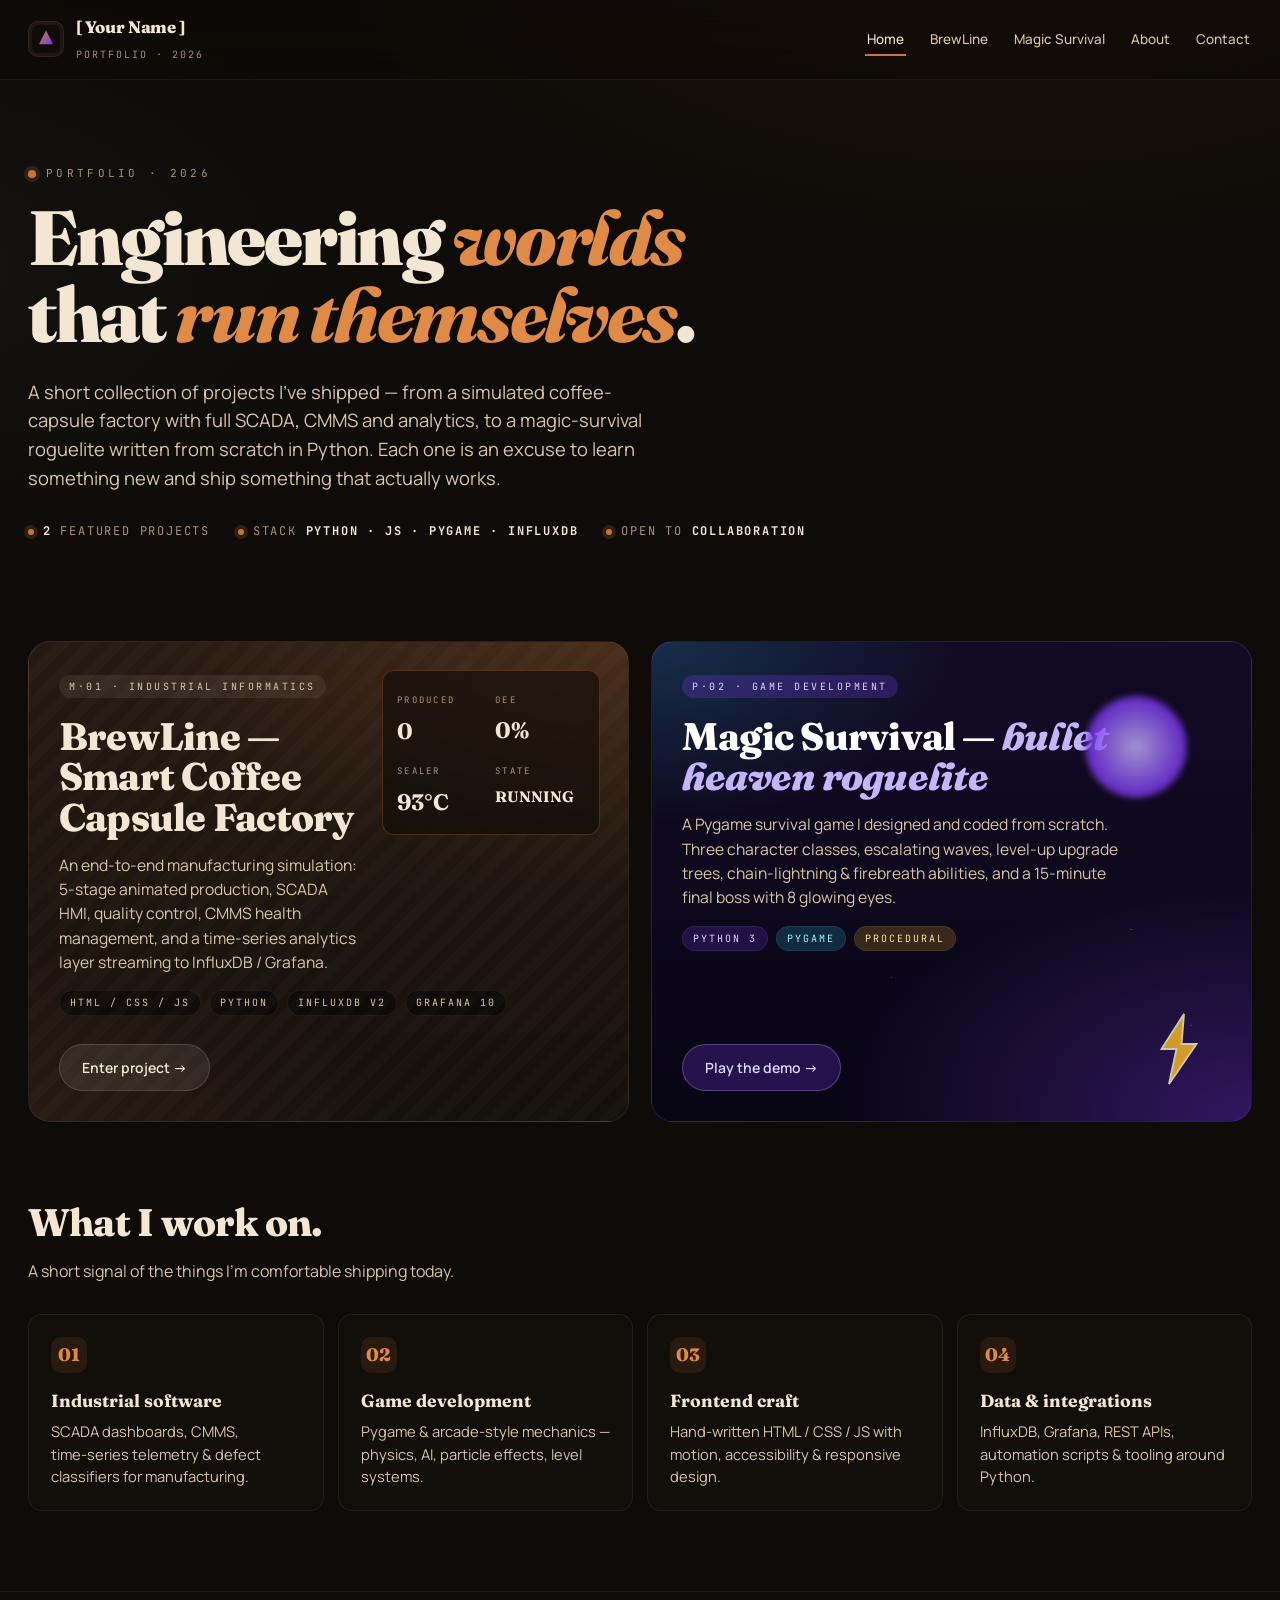
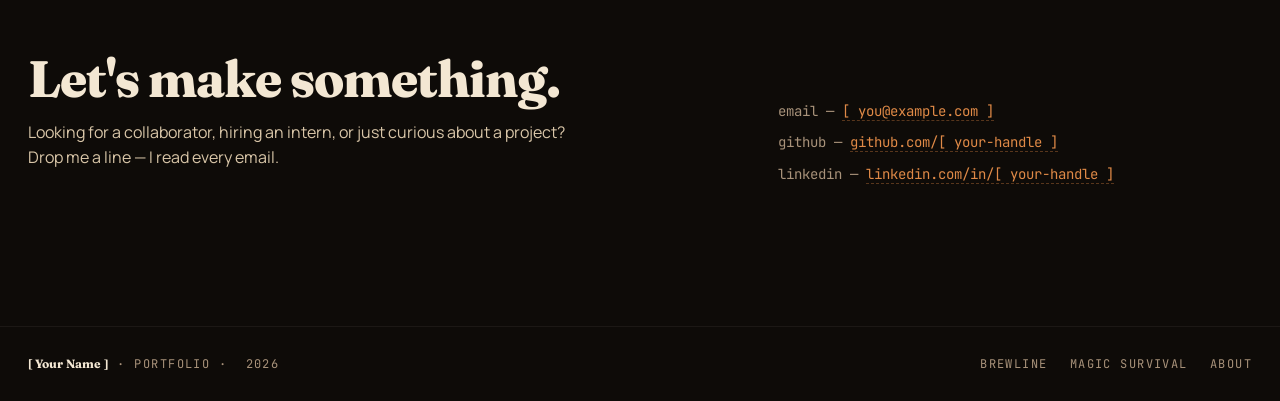
==== commit af2f2fba: "auto-commit for 6cbfaca0-c9ba-4be6-b73e-007c6afb3013" ====
--- a/frontend/public/index.html
+++ b/frontend/public/index.html
@@ -241,8 +241,8 @@
         <span class="dot pulse"></span> Portfolio · 2026
       </div>
       <h1 class="pf-hero__title" data-testid="hero-title">
-        Hi, I'm <em data-testid="hero-name">[ Your Name ]</em>.<br/>
-        I build <em>systems</em> and <em>games</em>.
+        Engineering <em data-testid="hero-accent-1">worlds</em><br/>
+        that <em data-testid="hero-accent-2">run themselves</em>.
       </h1>
       <p class="pf-hero__lead" data-testid="hero-lead">
         A short collection of projects I've shipped — from a simulated coffee-capsule factory
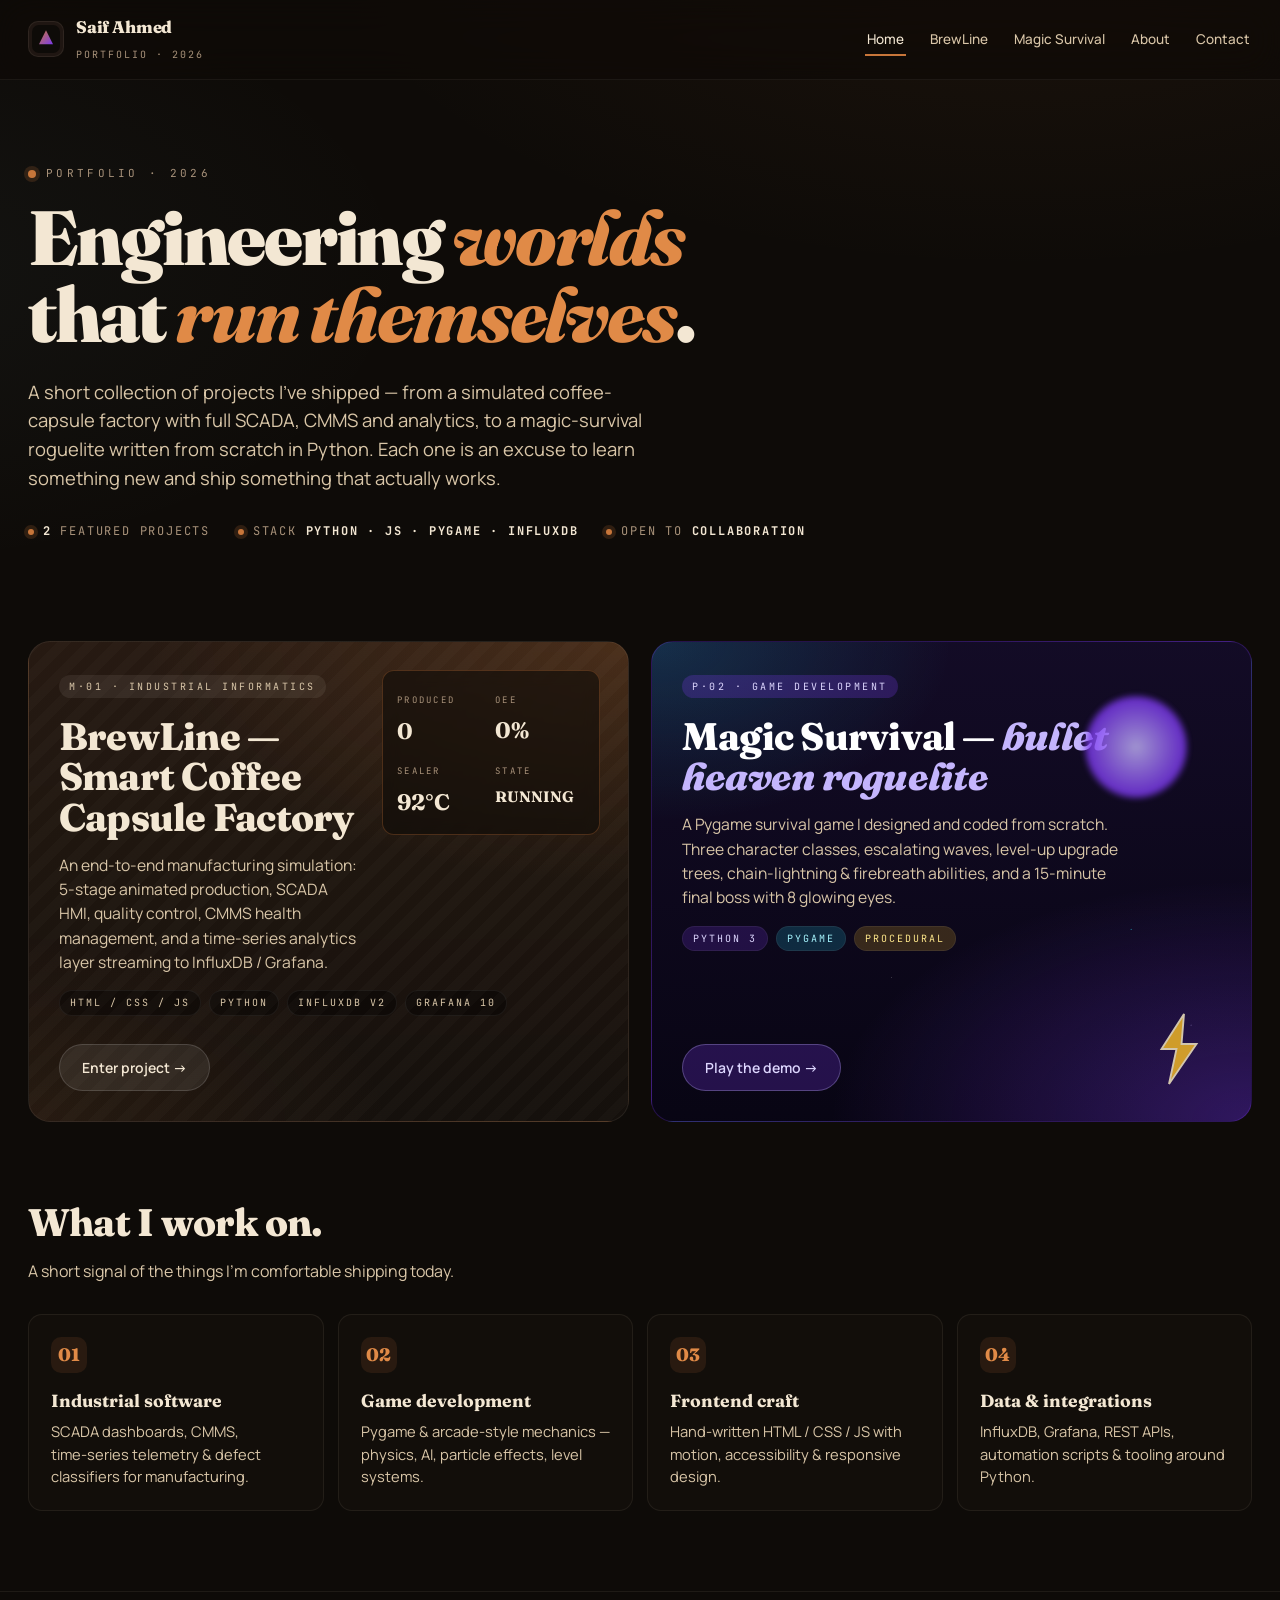
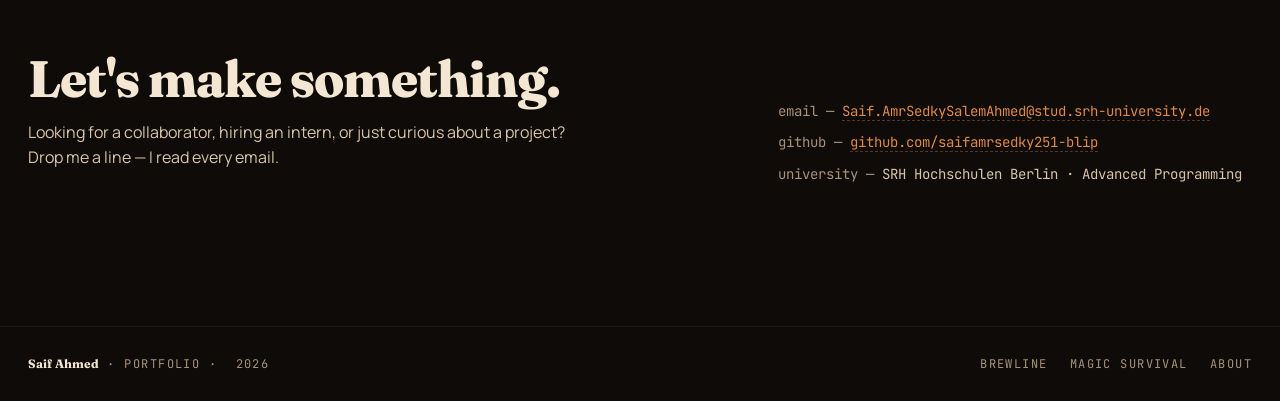
==== commit b77c362d: "auto-commit for 40460180-778c-4eb6-bc83-d11aee61b3ee" ====
--- a/frontend/public/index.html
+++ b/frontend/public/index.html
@@ -3,7 +3,7 @@
 <head>
   <meta charset="utf-8" />
   <meta name="viewport" content="width=device-width, initial-scale=1" />
-  <title>Portfolio · [ Your Name ]</title>
+  <title>Saif Ahmed · Portfolio</title>
   <meta name="description" content="Portfolio — Industrial Informatics &amp; game development projects." />
   <link rel="icon" href="data:image/svg+xml,%3Csvg xmlns='http://www.w3.org/2000/svg' viewBox='0 0 32 32'%3E%3Crect width='32' height='32' rx='8' fill='%231a120b'/%3E%3Cpath d='M10 9h12v3H10zM11 14h10v10a3 3 0 0 1-3 3h-4a3 3 0 0 1-3-3z' fill='%23b87333'/%3E%3C/svg%3E" />
   <link href="https://fonts.googleapis.com/css2?family=Fraunces:wght@400;600;800;900&family=JetBrains+Mono:wght@400;500;700&family=Manrope:wght@400;500;600;700&display=swap" rel="stylesheet">
@@ -218,7 +218,7 @@
         </svg>
       </span>
       <span>
-        <strong data-testid="brand-name">[ Your Name ]</strong>
+        <strong data-testid="brand-name">Saif Ahmed</strong>
         <em>Portfolio · 2026</em>
       </span>
     </a>
@@ -319,15 +319,15 @@
         </p>
       </div>
       <div style="font-family: var(--font-mono); font-size: 14px; display:grid; gap:10px;">
-        <div><span style="color:var(--ink-mute)">email — </span><a href="mailto:[ you@example.com ]" data-testid="contact-email">[ you@example.com ]</a></div>
-        <div><span style="color:var(--ink-mute)">github — </span><a href="https://github.com/" target="_blank" rel="noreferrer" data-testid="contact-github">github.com/[ your-handle ]</a></div>
-        <div><span style="color:var(--ink-mute)">linkedin — </span><a href="#" data-testid="contact-linkedin">linkedin.com/in/[ your-handle ]</a></div>
+        <div><span style="color:var(--ink-mute)">email — </span><a href="mailto:Saif.AmrSedkySalemAhmed@stud.srh-university.de" data-testid="contact-email">Saif.AmrSedkySalemAhmed@stud.srh-university.de</a></div>
+        <div><span style="color:var(--ink-mute)">github — </span><a href="https://github.com/saifamrsedky251-blip" target="_blank" rel="noreferrer" data-testid="contact-github">github.com/saifamrsedky251-blip</a></div>
+        <div><span style="color:var(--ink-mute)">university — </span><span style="color:var(--ink-cream-2)">SRH Hochschulen Berlin · Advanced Programming</span></div>
       </div>
     </section>
   </main>
 
   <footer class="footer">
-    <div><strong>[ Your Name ]</strong> · Portfolio · <em>2026</em></div>
+    <div><strong>Saif Ahmed</strong> · Portfolio · <em>2026</em></div>
     <div class="footer__links">
       <a href="pages/brewline.html">BrewLine</a>
       <a href="pages/magic-survival.html">Magic Survival</a>
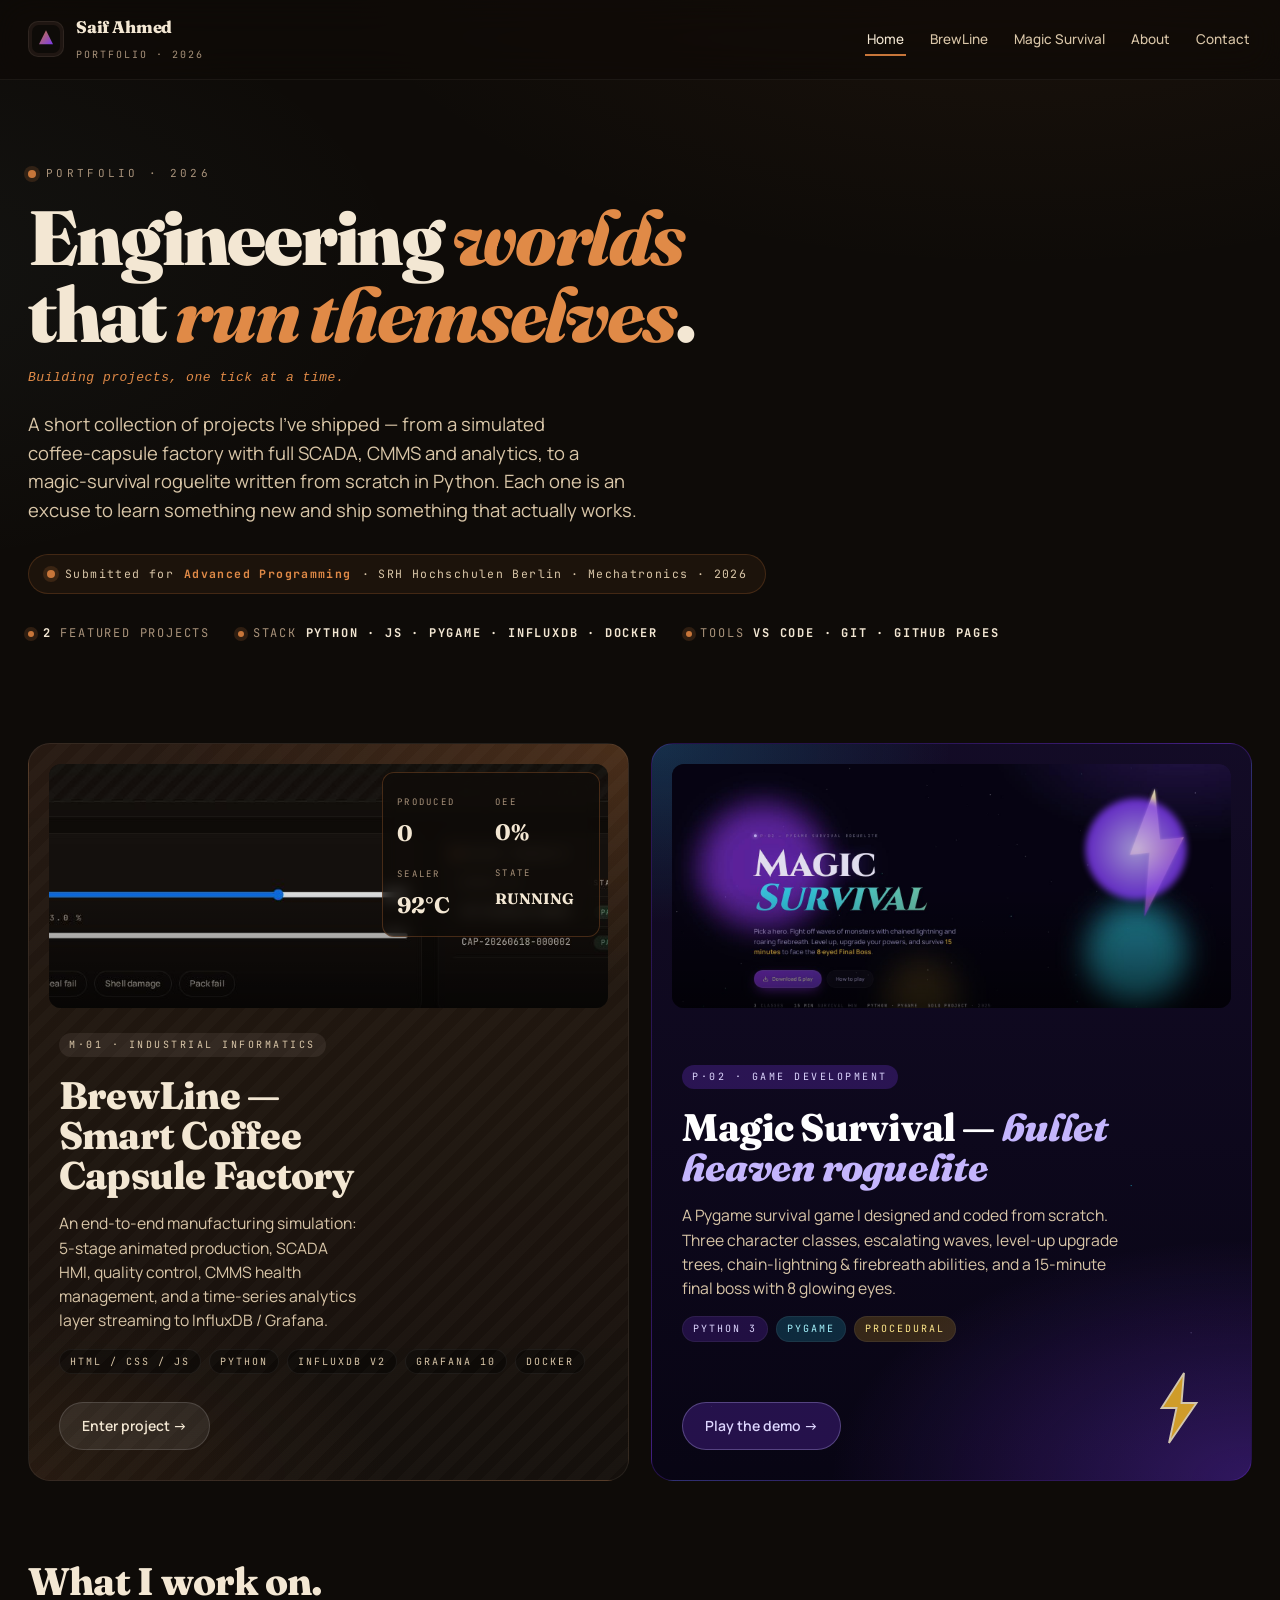
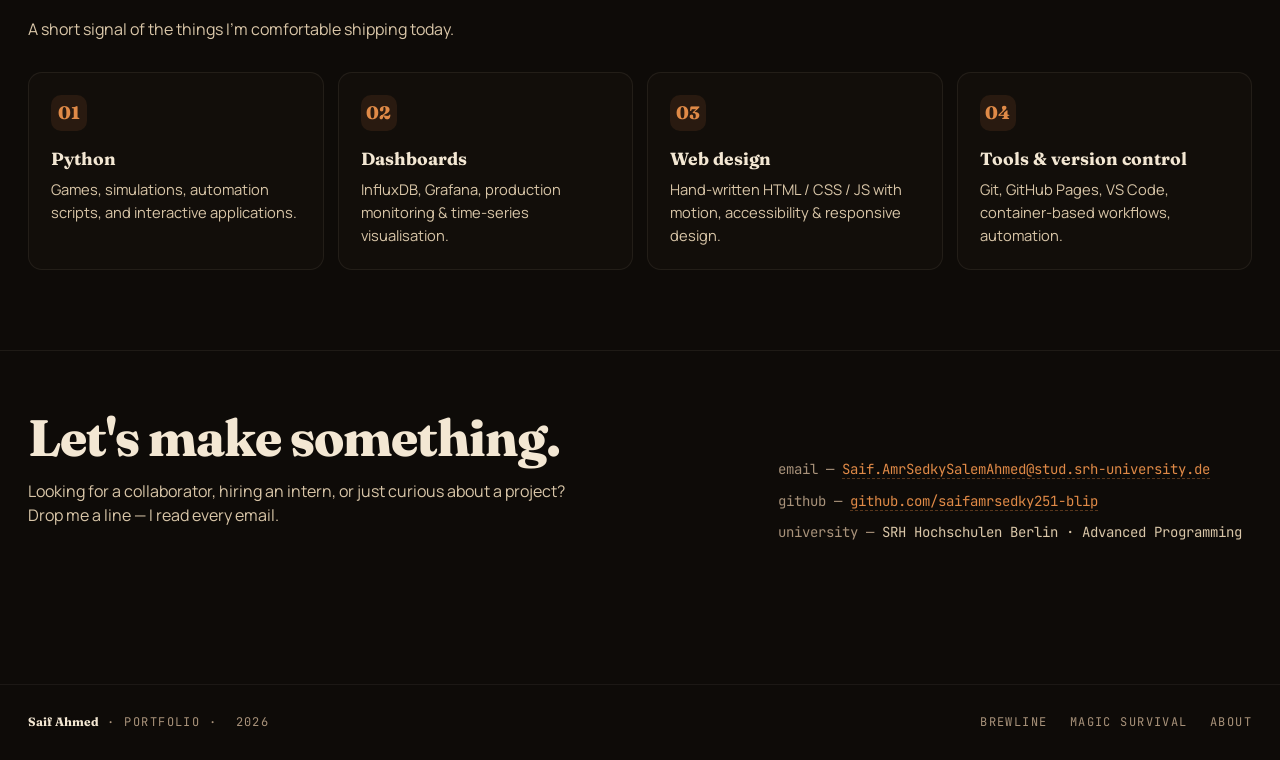
==== commit db02afc9: "auto-commit for e1677412-f5b6-44e1-a71a-d5cd48820c9d" ====
--- a/frontend/public/index.html
+++ b/frontend/public/index.html
@@ -34,6 +34,18 @@
       color: var(--ink-cream-2); font-size: 1.15rem;
       max-width: 620px; margin: 0 0 30px;
     }
+    .pf-hero__subtag {
+      font-family: var(--font-mono); font-size: 13px; color: var(--ink-copper-2);
+      letter-spacing: .04em; margin: -10px 0 22px; font-style: italic;
+    }
+    .pf-hero__badge {
+      display: inline-flex; align-items: center; gap: 10px;
+      padding: 10px 18px; border-radius: 999px;
+      background: rgba(200,118,58,.08); border: 1px solid rgba(200,118,58,.22);
+      font-family: var(--font-mono); font-size: 11.5px; letter-spacing: .12em;
+      color: var(--ink-cream-2); margin: 0 0 30px;
+    }
+    .pf-hero__badge strong { color: var(--ink-copper-2); }
     .pf-hero__meta {
       display: flex; flex-wrap: wrap; gap: 28px; font-family: var(--font-mono); font-size: 12px;
       color: var(--ink-mute); text-transform: uppercase; letter-spacing: .15em;
@@ -74,6 +86,22 @@
     .pf-project:hover .pf-project__cta { background: rgba(255,255,255,.18); padding-right: 28px; }
     .pf-project__stack {
       display: flex; flex-wrap: wrap; gap: 8px; margin-top: 16px;
+    }
+    .pf-project__preview {
+      position: relative; overflow: hidden;
+      border-radius: 12px; margin: -10px -10px 22px;
+      aspect-ratio: 16 / 7;
+      background: rgba(0,0,0,.4);
+    }
+    .pf-project__preview img {
+      width: 100%; height: 100%; object-fit: cover; display: block;
+      transition: transform .6s cubic-bezier(.2,.7,.2,1), filter .4s ease;
+      filter: saturate(.9) brightness(.95);
+    }
+    .pf-project:hover .pf-project__preview img { transform: scale(1.04); filter: saturate(1.05) brightness(1); }
+    .pf-project__preview::after {
+      content: ""; position: absolute; inset: 0; pointer-events: none;
+      background: linear-gradient(180deg, transparent 50%, rgba(0,0,0,.6));
     }
     .pf-project__stack span {
       font-family: var(--font-mono); font-size: 10px; letter-spacing: .2em; text-transform: uppercase;
@@ -244,27 +272,37 @@
         Engineering <em data-testid="hero-accent-1">worlds</em><br/>
         that <em data-testid="hero-accent-2">run themselves</em>.
       </h1>
+      <p class="pf-hero__subtag" data-testid="hero-subtag">
+        Building projects, one tick at a time.
+      </p>
       <p class="pf-hero__lead" data-testid="hero-lead">
-        A short collection of projects I've shipped — from a simulated coffee-capsule factory
+        A short collection of projects I've shipped — from a simulated coffee‑capsule factory
         with full SCADA, CMMS and analytics, to a magic‑survival roguelite written from scratch in Python.
         Each one is an excuse to learn something new and ship something that actually works.
       </p>
+      <p class="pf-hero__badge" data-testid="hero-badge">
+        <span class="dot"></span>
+        Submitted for <strong>Advanced Programming</strong> · SRH Hochschulen Berlin · Mechatronics · 2026
+      </p>
       <div class="pf-hero__meta">
         <span><span class="dot"></span> <strong>2</strong>&nbsp;featured projects</span>
-        <span><span class="dot"></span> stack <strong>Python · JS · Pygame · InfluxDB</strong></span>
-        <span><span class="dot"></span> open to <strong>collaboration</strong></span>
+        <span><span class="dot"></span> stack <strong>Python · JS · Pygame · InfluxDB · Docker</strong></span>
+        <span><span class="dot"></span> tools <strong>VS Code · Git · GitHub Pages</strong></span>
       </div>
     </section>
 
     <!-- PROJECTS -->
     <section class="pf-projects" id="projects">
       <a class="pf-project pf-project--brew" href="pages/brewline.html" data-testid="project-brewline">
+        <div class="pf-project__preview" aria-hidden="true">
+          <img src="assets/images/brewline.jpg" alt="BrewLine production line preview" loading="lazy"/>
+        </div>
         <div>
           <span class="pf-project__tag">M·01 · Industrial Informatics</span>
           <h2 class="pf-project__title">BrewLine — Smart Coffee Capsule Factory</h2>
           <p class="pf-project__lead">An end‑to‑end manufacturing simulation: 5‑stage animated production, SCADA HMI, quality control, CMMS health management, and a time‑series analytics layer streaming to InfluxDB / Grafana.</p>
           <div class="pf-project__stack">
-            <span>HTML / CSS / JS</span><span>Python</span><span>InfluxDB v2</span><span>Grafana 10</span>
+            <span>HTML / CSS / JS</span><span>Python</span><span>InfluxDB v2</span><span>Grafana 10</span><span>Docker</span>
           </div>
         </div>
 
@@ -279,6 +317,9 @@
       </a>
 
       <a class="pf-project pf-project--magic" href="pages/magic-survival.html" data-testid="project-magic">
+        <div class="pf-project__preview" aria-hidden="true">
+          <img src="assets/images/magic.jpg" alt="Magic Survival game preview" loading="lazy"/>
+        </div>
         <div class="orb"></div>
         <svg class="lightning" viewBox="0 0 64 64" fill="none" aria-hidden="true">
           <path d="M36 4 L18 32 L30 32 L24 60 L46 28 L34 28 Z" fill="#fbbf24" stroke="#fef3c7" stroke-width="1.5"/>
@@ -302,10 +343,10 @@
       <h2>What I work on.</h2>
       <p class="lead">A short signal of the things I'm comfortable shipping today.</p>
       <div class="pf-skills">
-        <div class="pf-skill"><div class="pf-skill__ico">01</div><h4>Industrial software</h4><p>SCADA dashboards, CMMS, time‑series telemetry &amp; defect classifiers for manufacturing.</p></div>
-        <div class="pf-skill"><div class="pf-skill__ico">02</div><h4>Game development</h4><p>Pygame &amp; arcade‑style mechanics — physics, AI, particle effects, level systems.</p></div>
-        <div class="pf-skill"><div class="pf-skill__ico">03</div><h4>Frontend craft</h4><p>Hand‑written HTML / CSS / JS with motion, accessibility &amp; responsive design.</p></div>
-        <div class="pf-skill"><div class="pf-skill__ico">04</div><h4>Data &amp; integrations</h4><p>InfluxDB, Grafana, REST APIs, automation scripts &amp; tooling around Python.</p></div>
+        <div class="pf-skill"><div class="pf-skill__ico">01</div><h4>Python</h4><p>Games, simulations, automation scripts, and interactive applications.</p></div>
+        <div class="pf-skill"><div class="pf-skill__ico">02</div><h4>Dashboards</h4><p>InfluxDB, Grafana, production monitoring &amp; time‑series visualisation.</p></div>
+        <div class="pf-skill"><div class="pf-skill__ico">03</div><h4>Web design</h4><p>Hand‑written HTML / CSS / JS with motion, accessibility &amp; responsive design.</p></div>
+        <div class="pf-skill"><div class="pf-skill__ico">04</div><h4>Tools &amp; version control</h4><p>Git, GitHub Pages, VS Code, container‑based workflows, automation.</p></div>
       </div>
     </section>
 
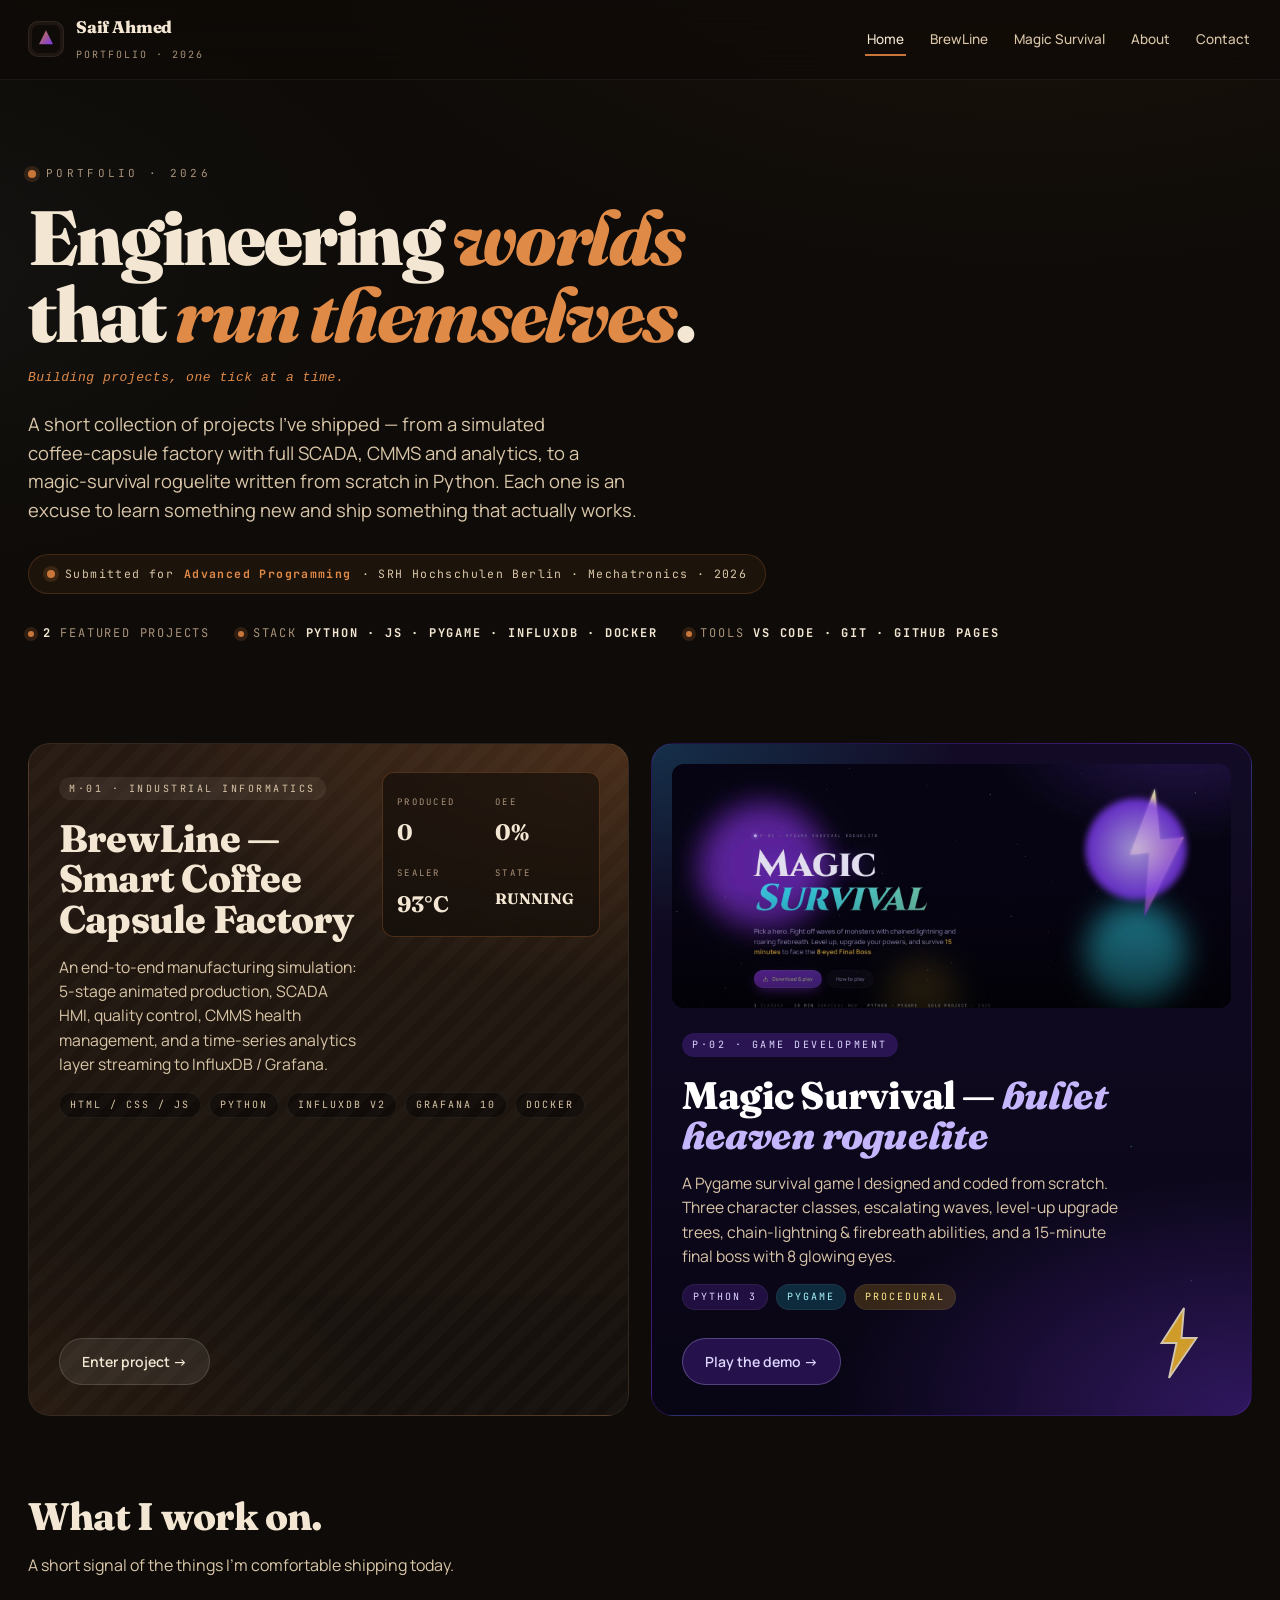
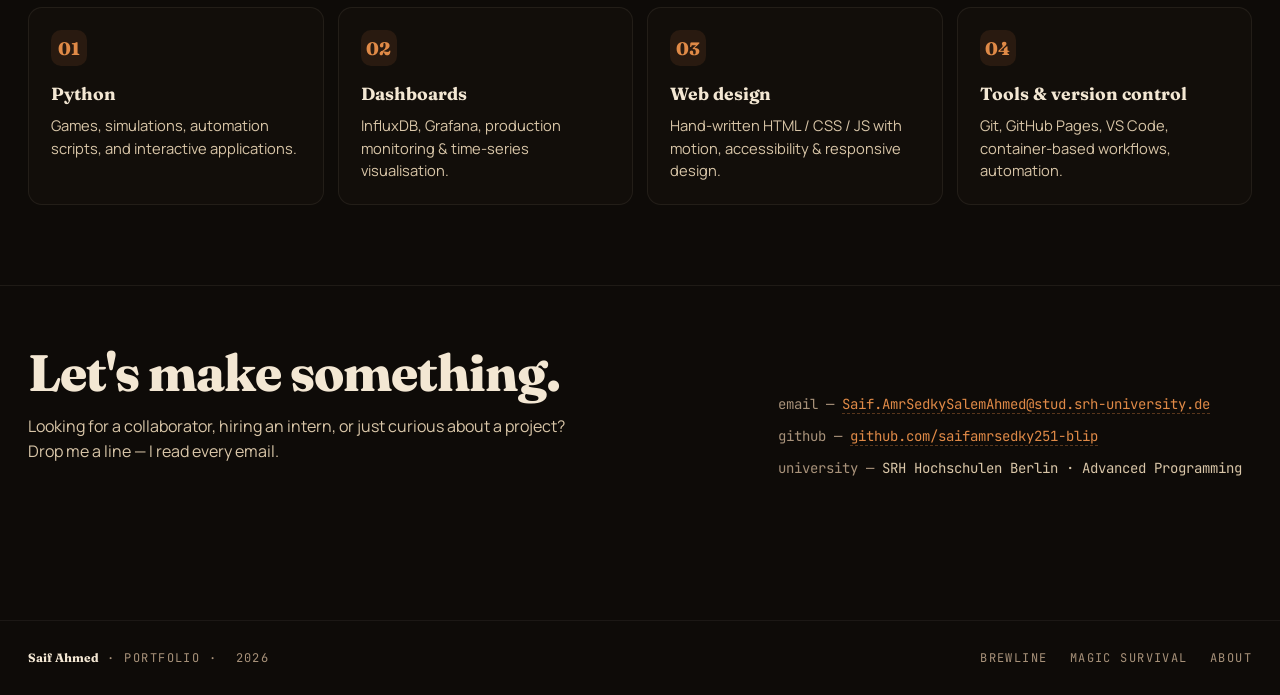
==== commit 5cddc644: "auto-commit for c0a192b6-4902-4ee4-9db3-333c9cbd4f96" ====
--- a/frontend/public/index.html
+++ b/frontend/public/index.html
@@ -294,9 +294,6 @@
     <!-- PROJECTS -->
     <section class="pf-projects" id="projects">
       <a class="pf-project pf-project--brew" href="pages/brewline.html" data-testid="project-brewline">
-        <div class="pf-project__preview" aria-hidden="true">
-          <img src="assets/images/brewline.jpg" alt="BrewLine production line preview" loading="lazy"/>
-        </div>
         <div>
           <span class="pf-project__tag">M·01 · Industrial Informatics</span>
           <h2 class="pf-project__title">BrewLine — Smart Coffee Capsule Factory</h2>
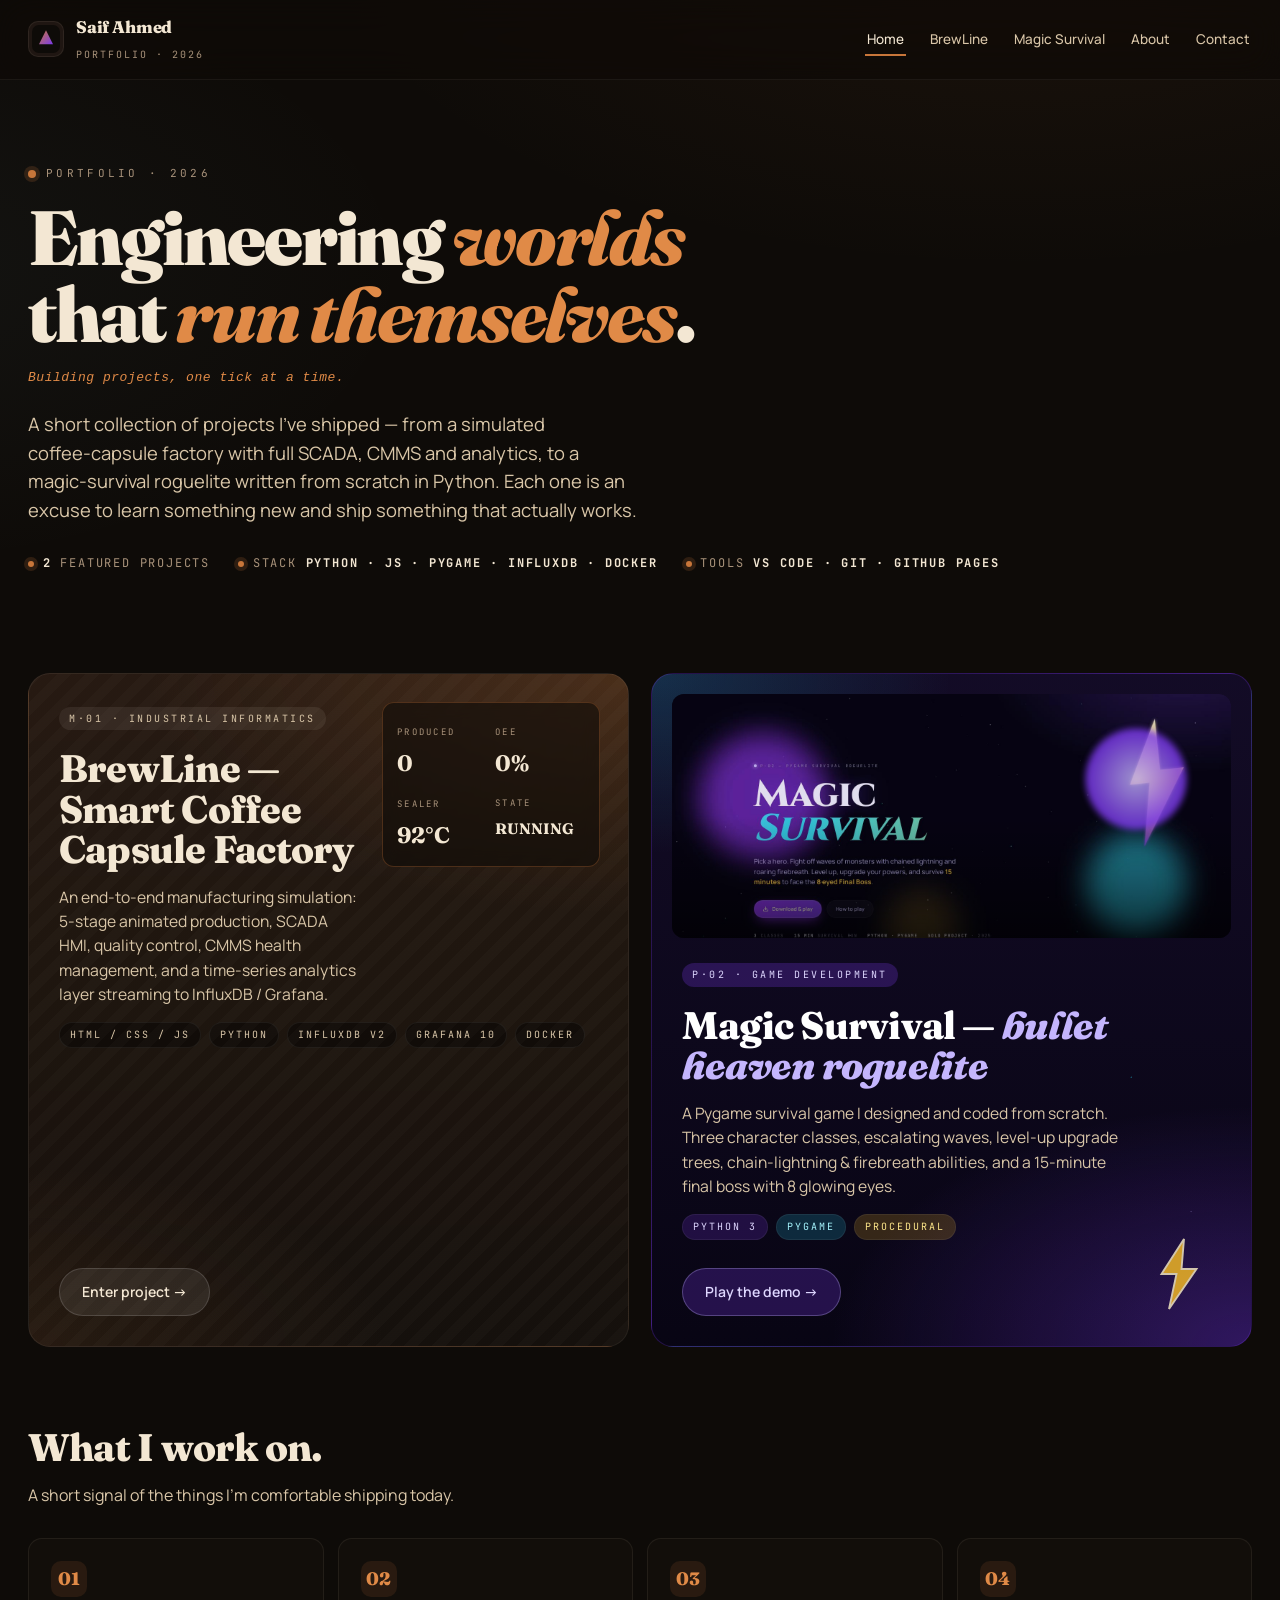
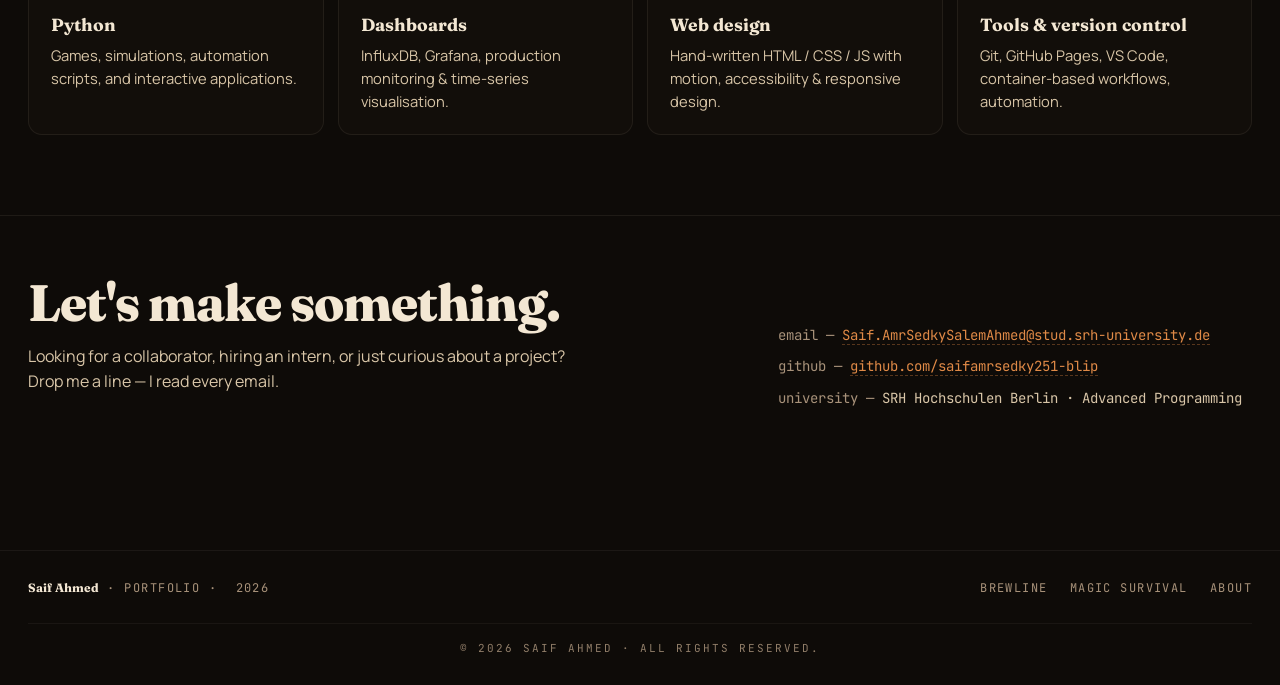
==== commit a67b51e1: "auto-commit for 8eb2e16b-8ecc-4f4d-ba2d-a49d2f8174b8" ====
--- a/frontend/public/index.html
+++ b/frontend/public/index.html
@@ -280,10 +280,6 @@
         with full SCADA, CMMS and analytics, to a magic‑survival roguelite written from scratch in Python.
         Each one is an excuse to learn something new and ship something that actually works.
       </p>
-      <p class="pf-hero__badge" data-testid="hero-badge">
-        <span class="dot"></span>
-        Submitted for <strong>Advanced Programming</strong> · SRH Hochschulen Berlin · Mechatronics · 2026
-      </p>
       <div class="pf-hero__meta">
         <span><span class="dot"></span> <strong>2</strong>&nbsp;featured projects</span>
         <span><span class="dot"></span> stack <strong>Python · JS · Pygame · InfluxDB · Docker</strong></span>
@@ -371,6 +367,7 @@
       <a href="pages/magic-survival.html">Magic Survival</a>
       <a href="pages/about.html">About</a>
     </div>
+  <div data-testid="copyright" style="width:100%; text-align:center; padding-top:16px; margin-top:8px; border-top:1px solid rgba(243,231,211,.06); font-family:'JetBrains Mono', monospace; font-size:11px; letter-spacing:.18em; text-transform:uppercase; color:var(--ink-mute); opacity:.85;">© 2026 Saif Ahmed · All rights reserved.</div>
   </footer>
 
   <script src="assets/js/main.js"></script>
